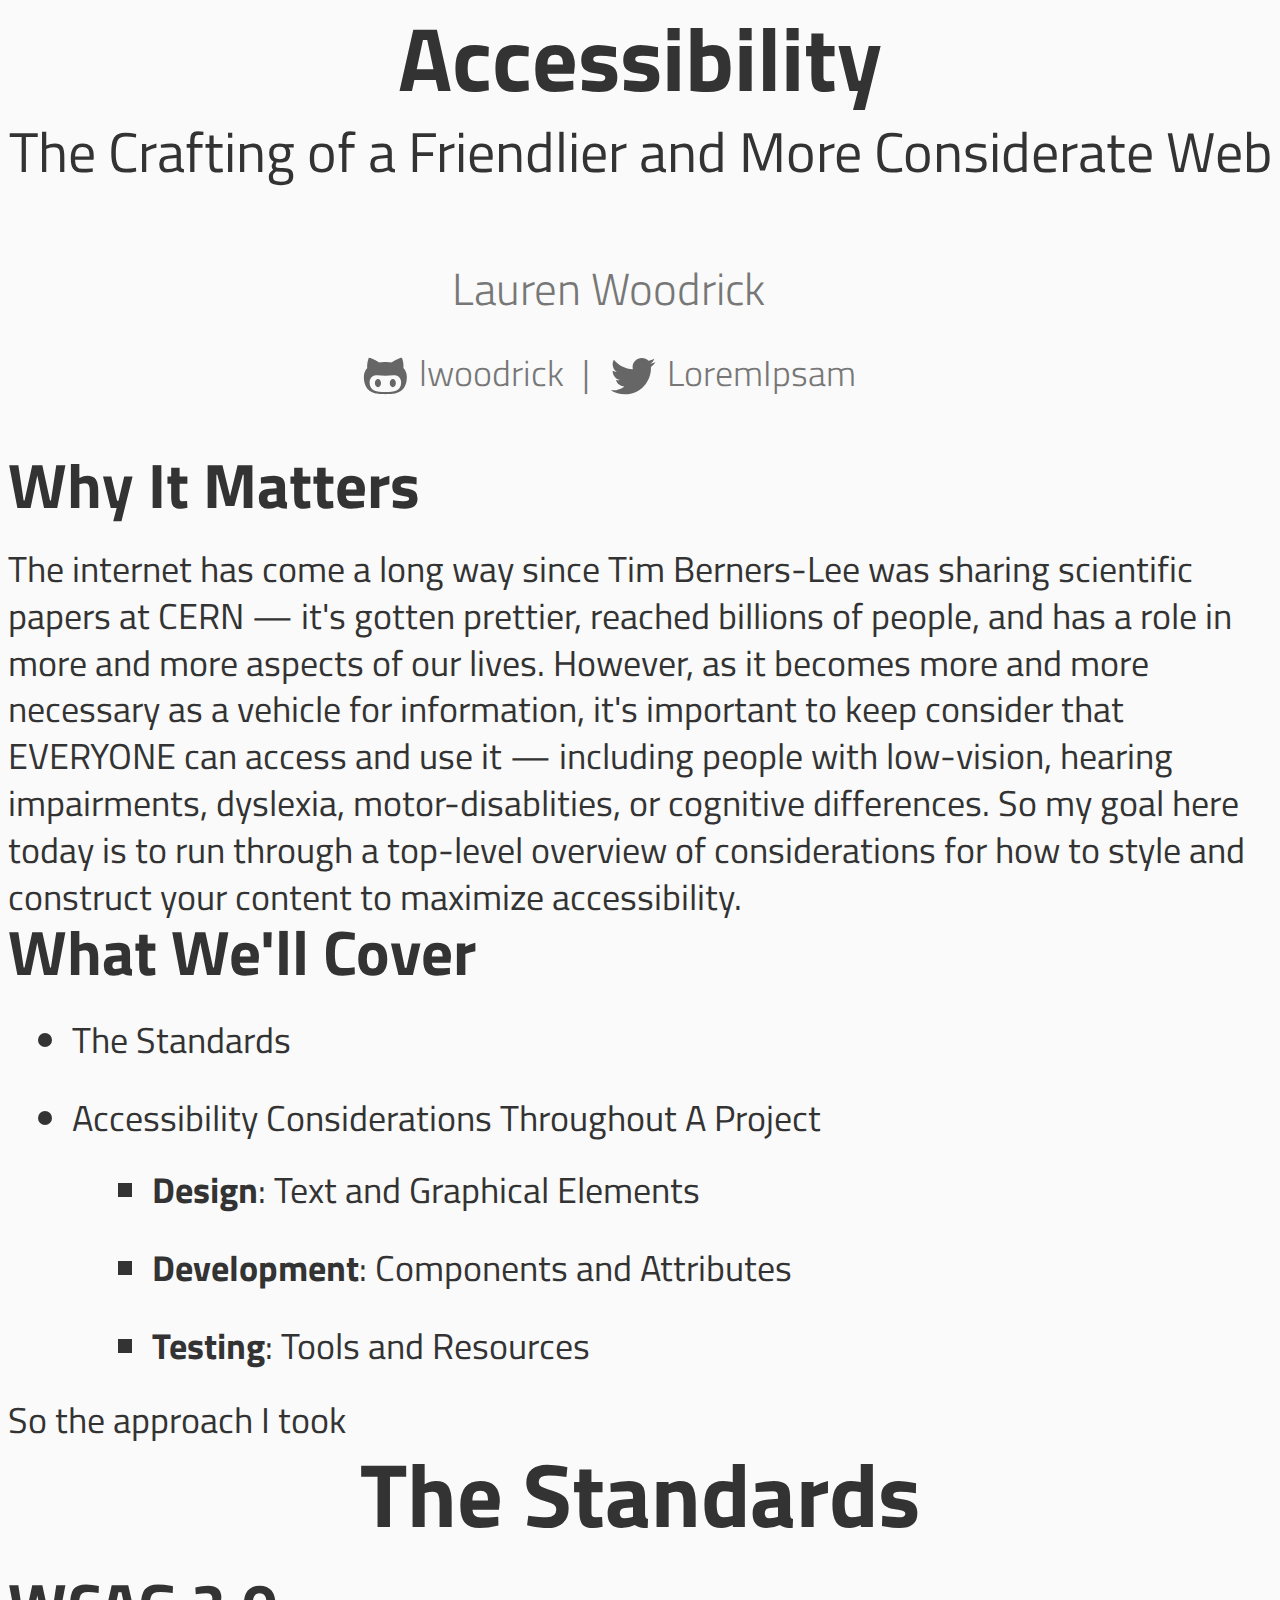
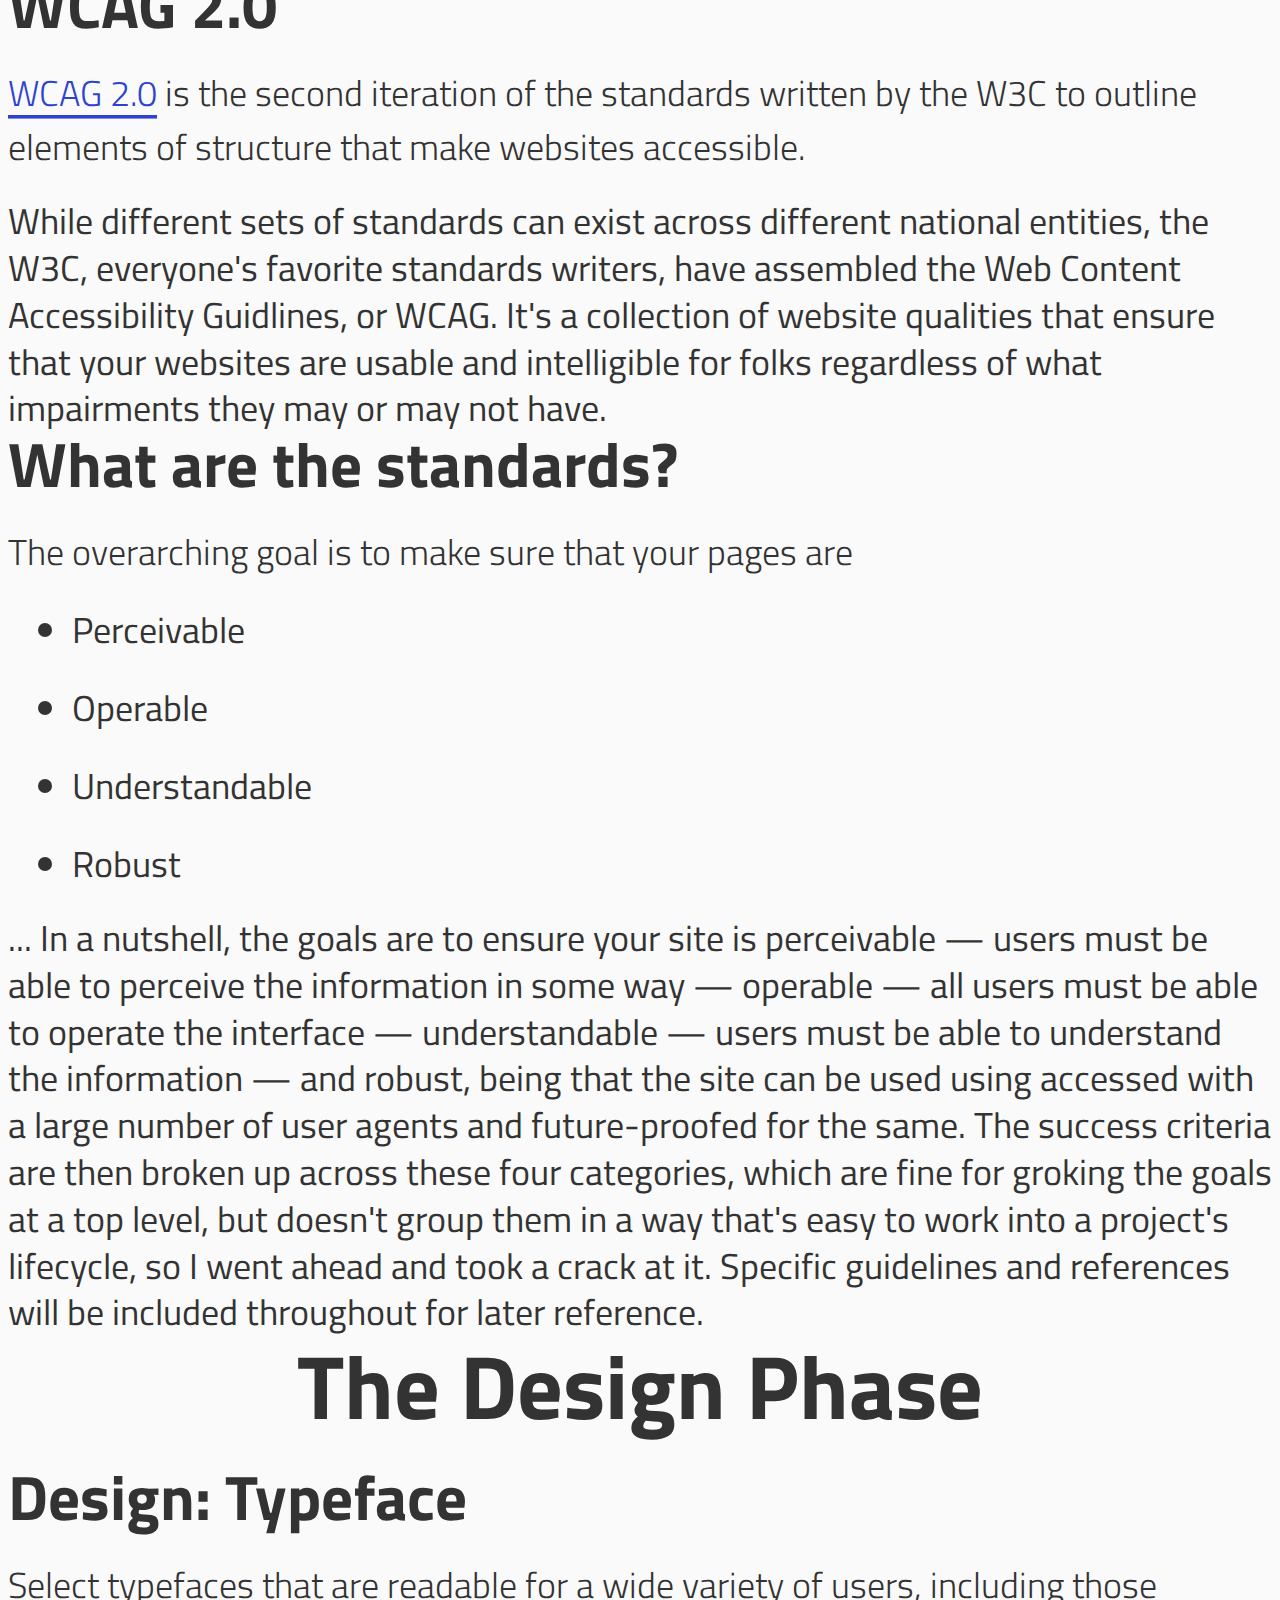
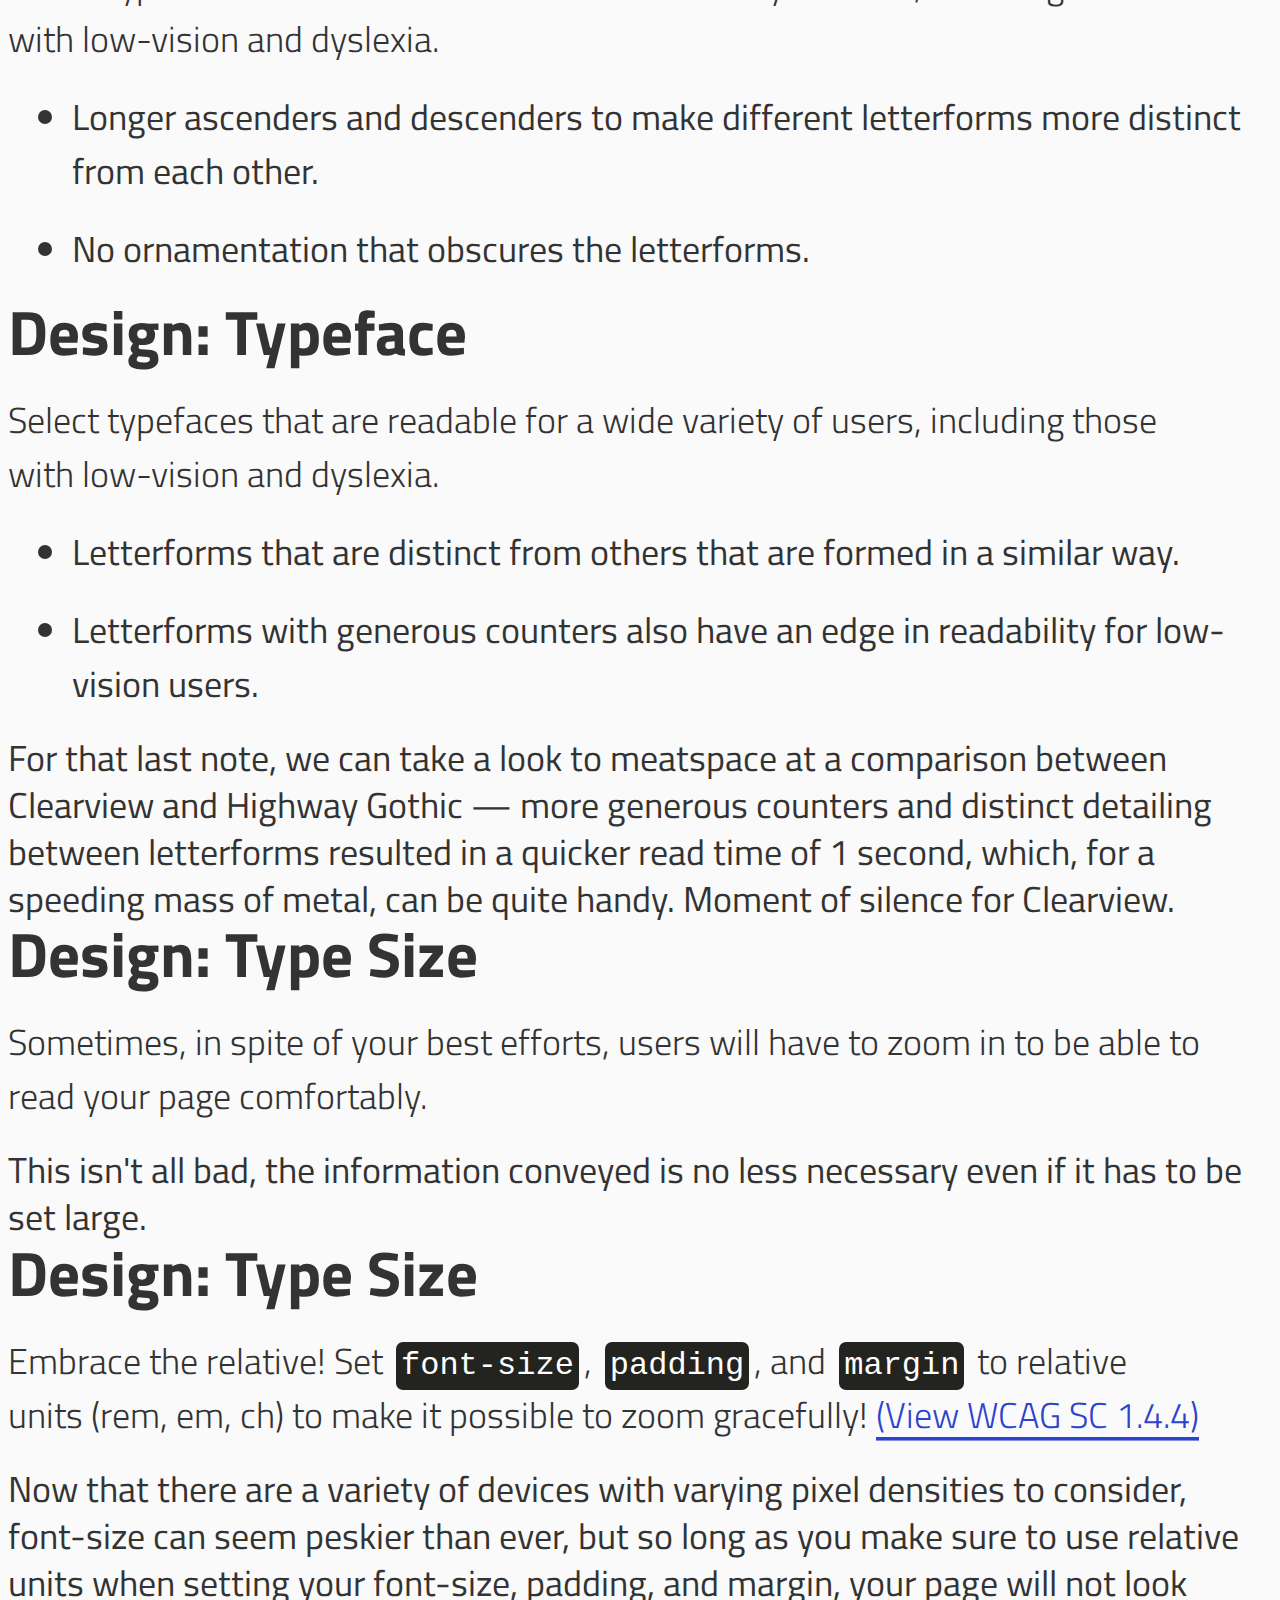
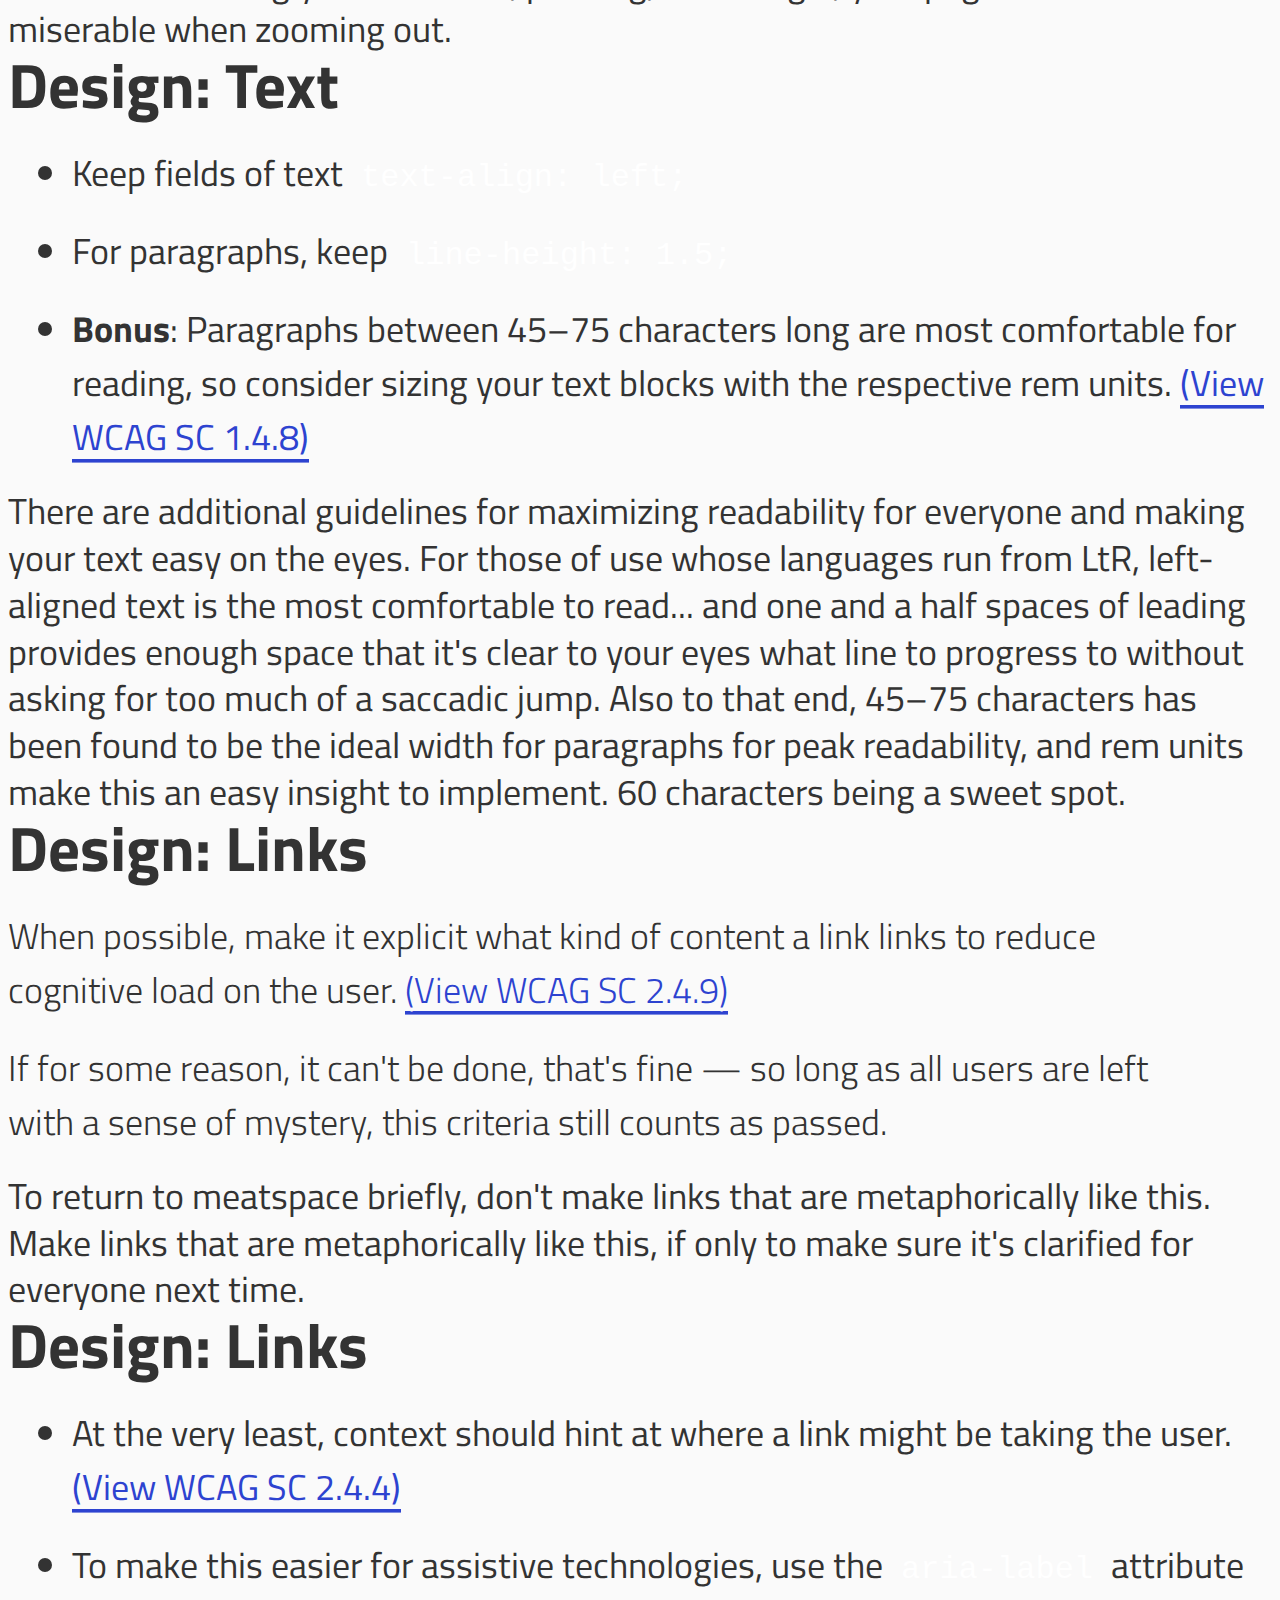
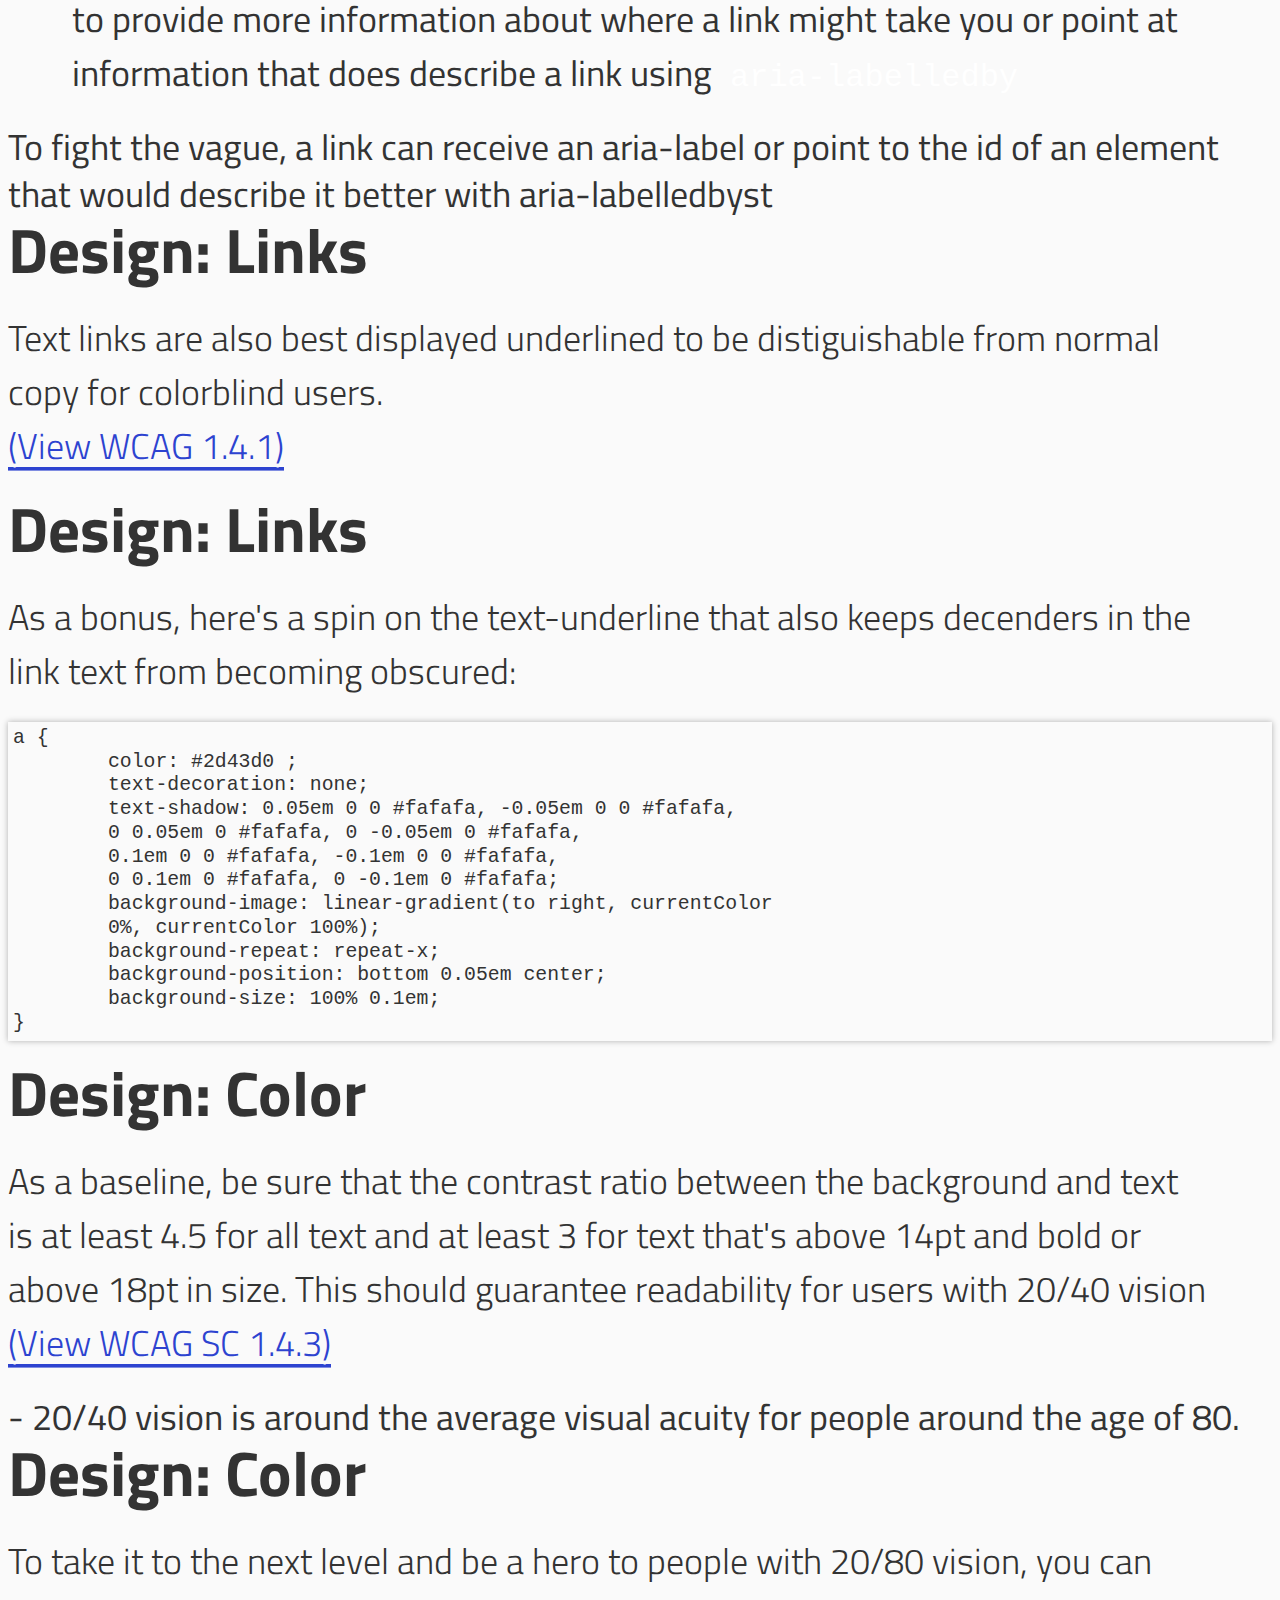
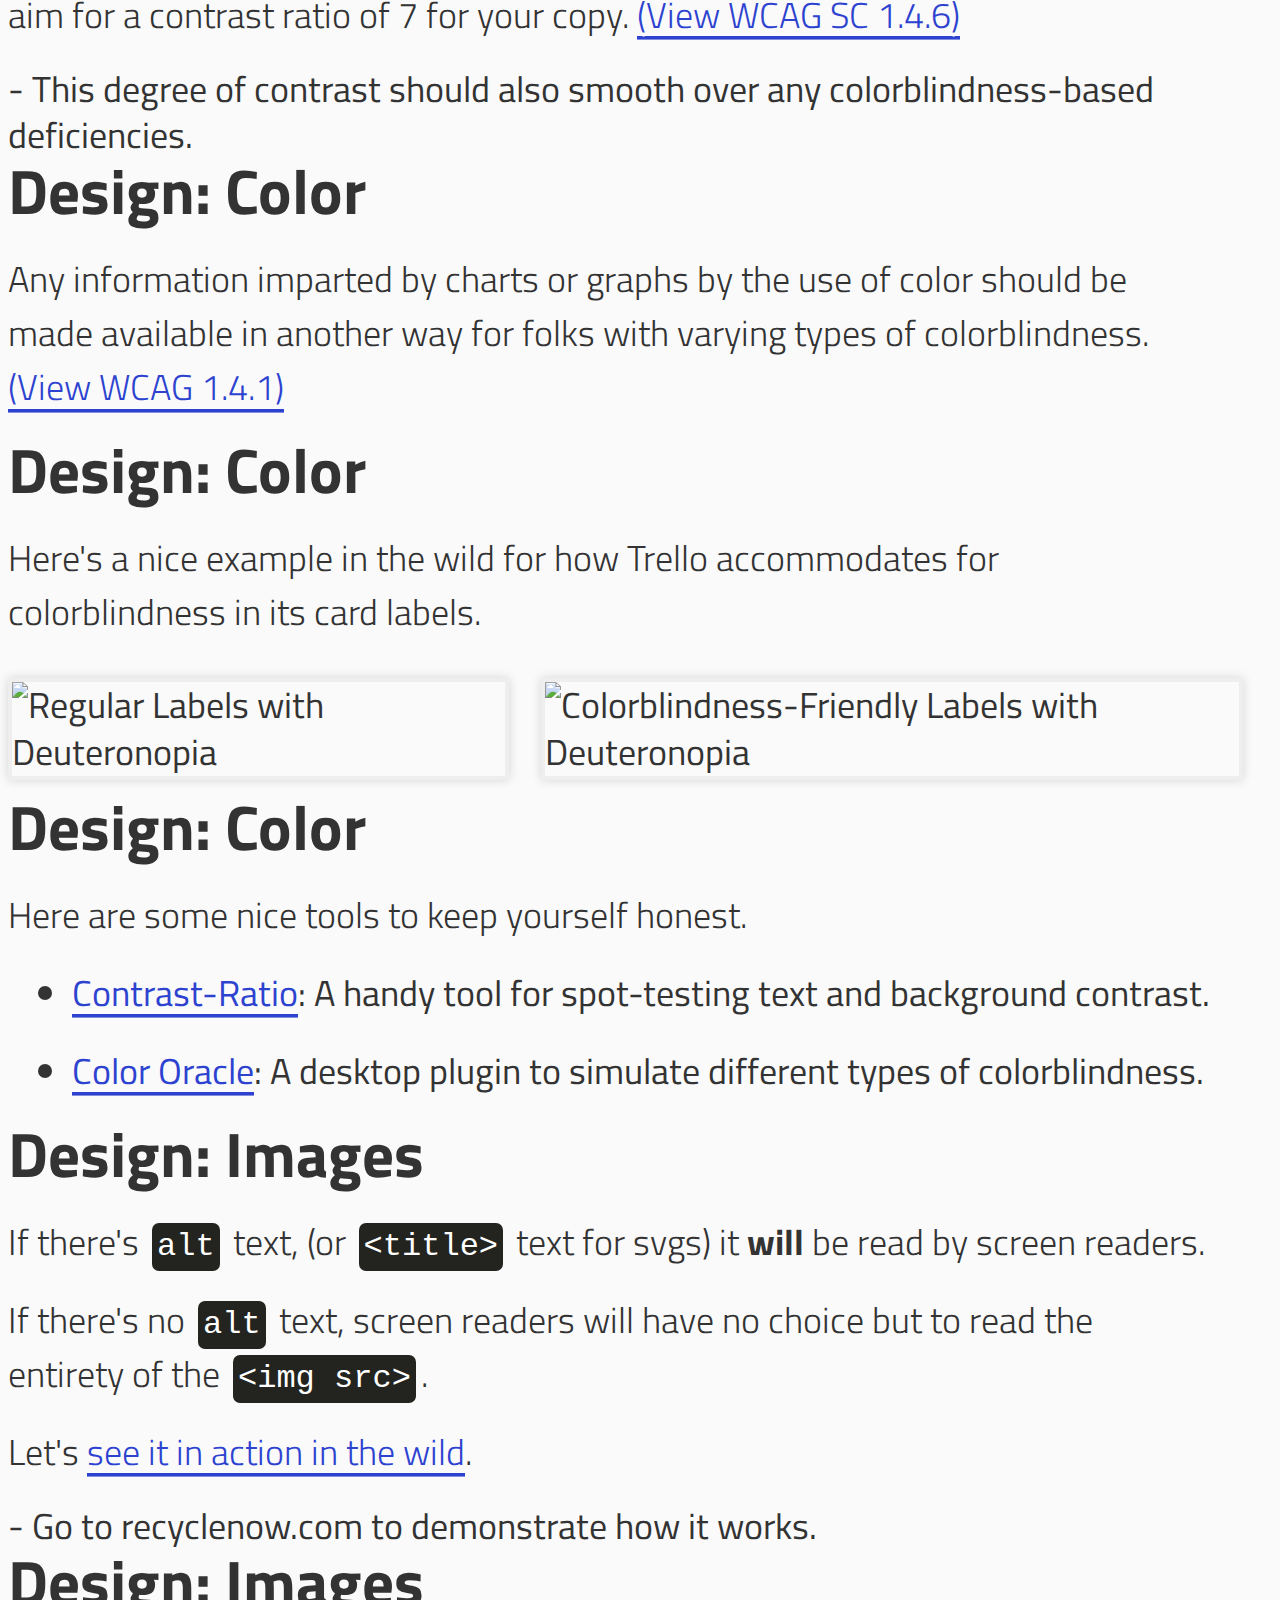
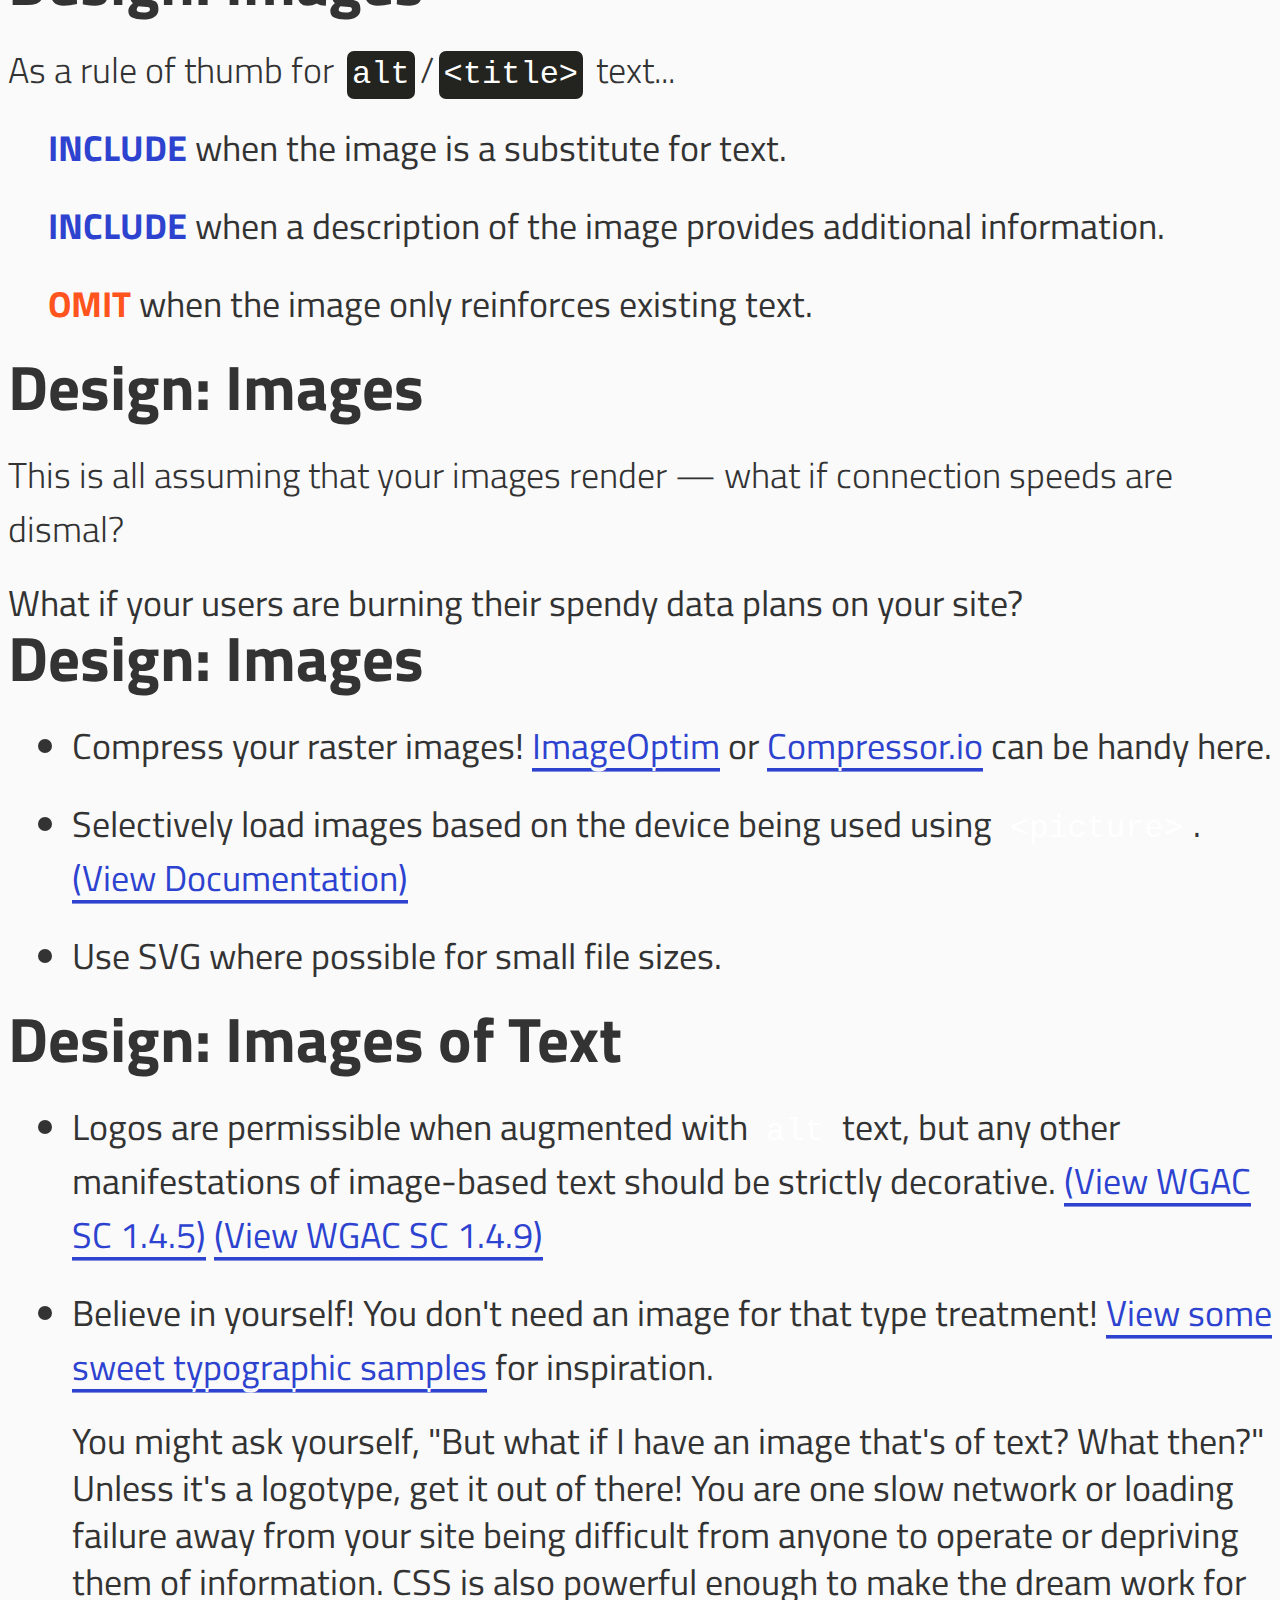
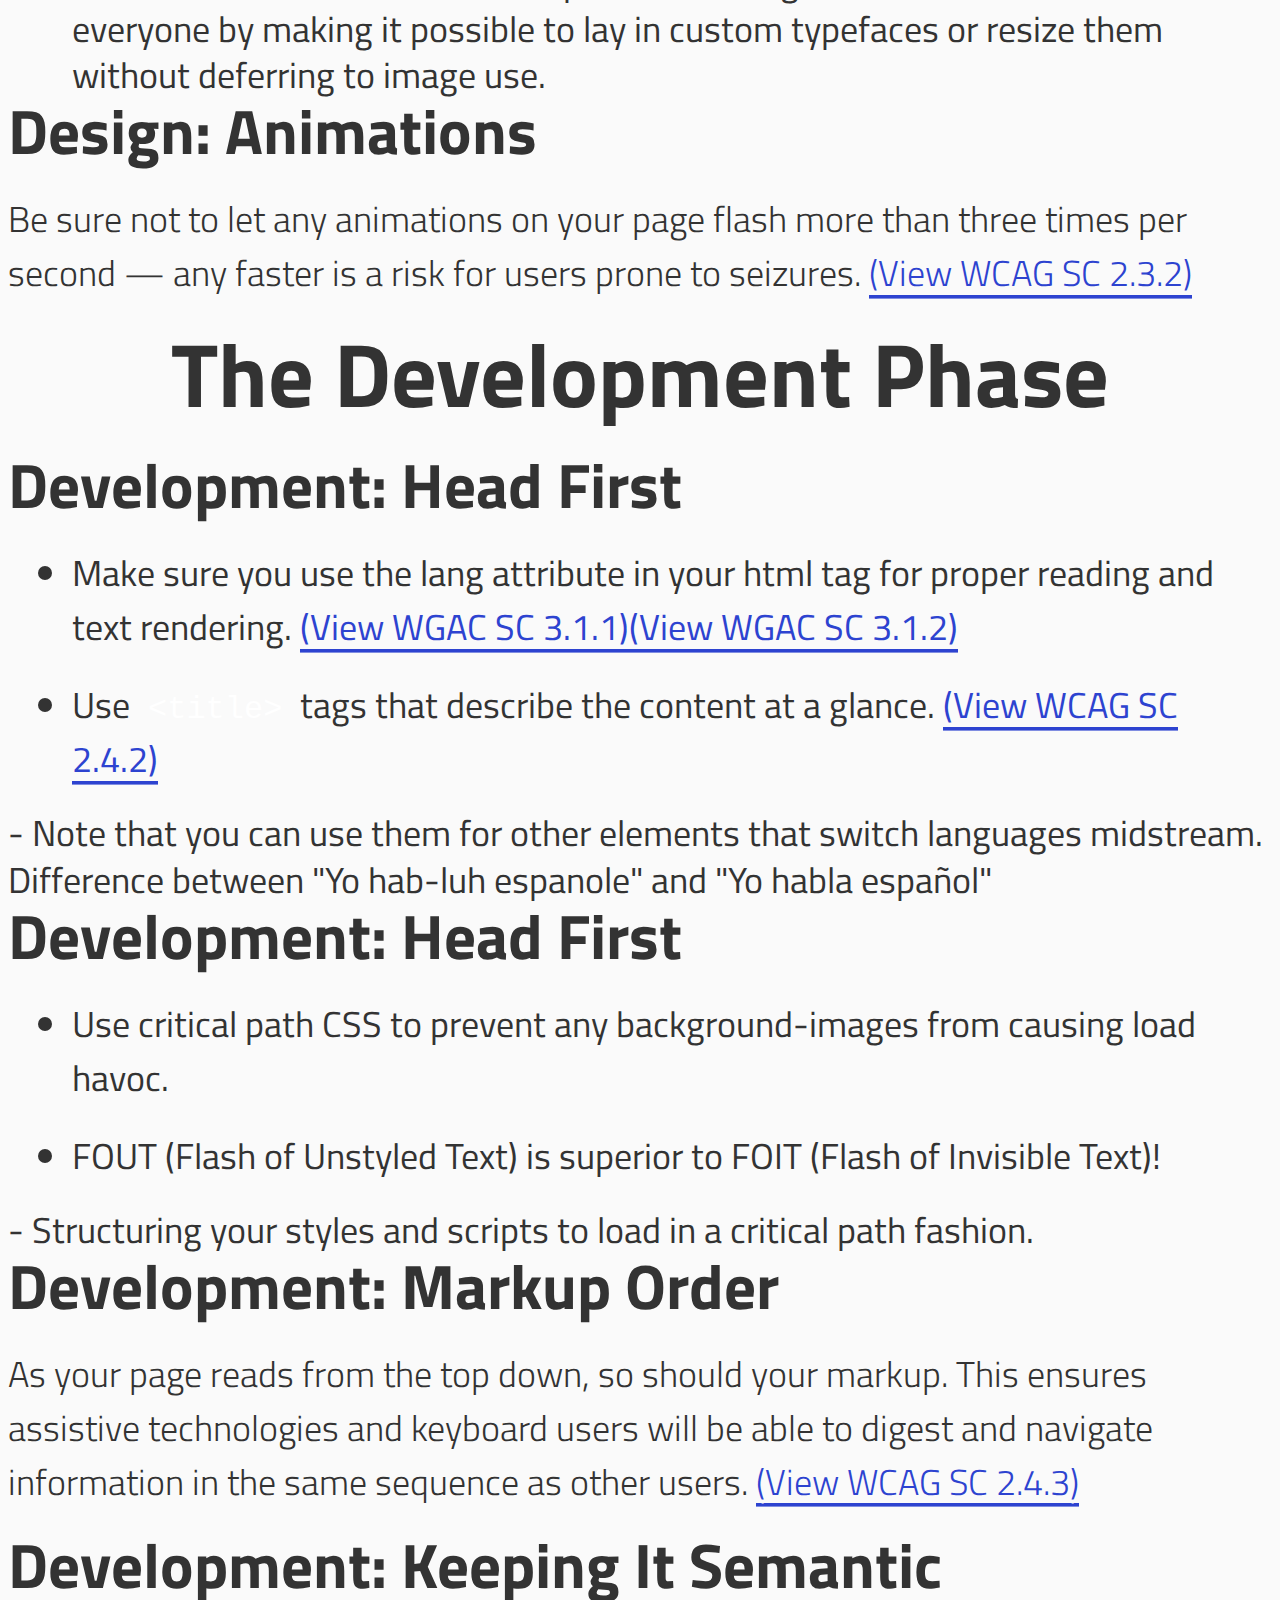
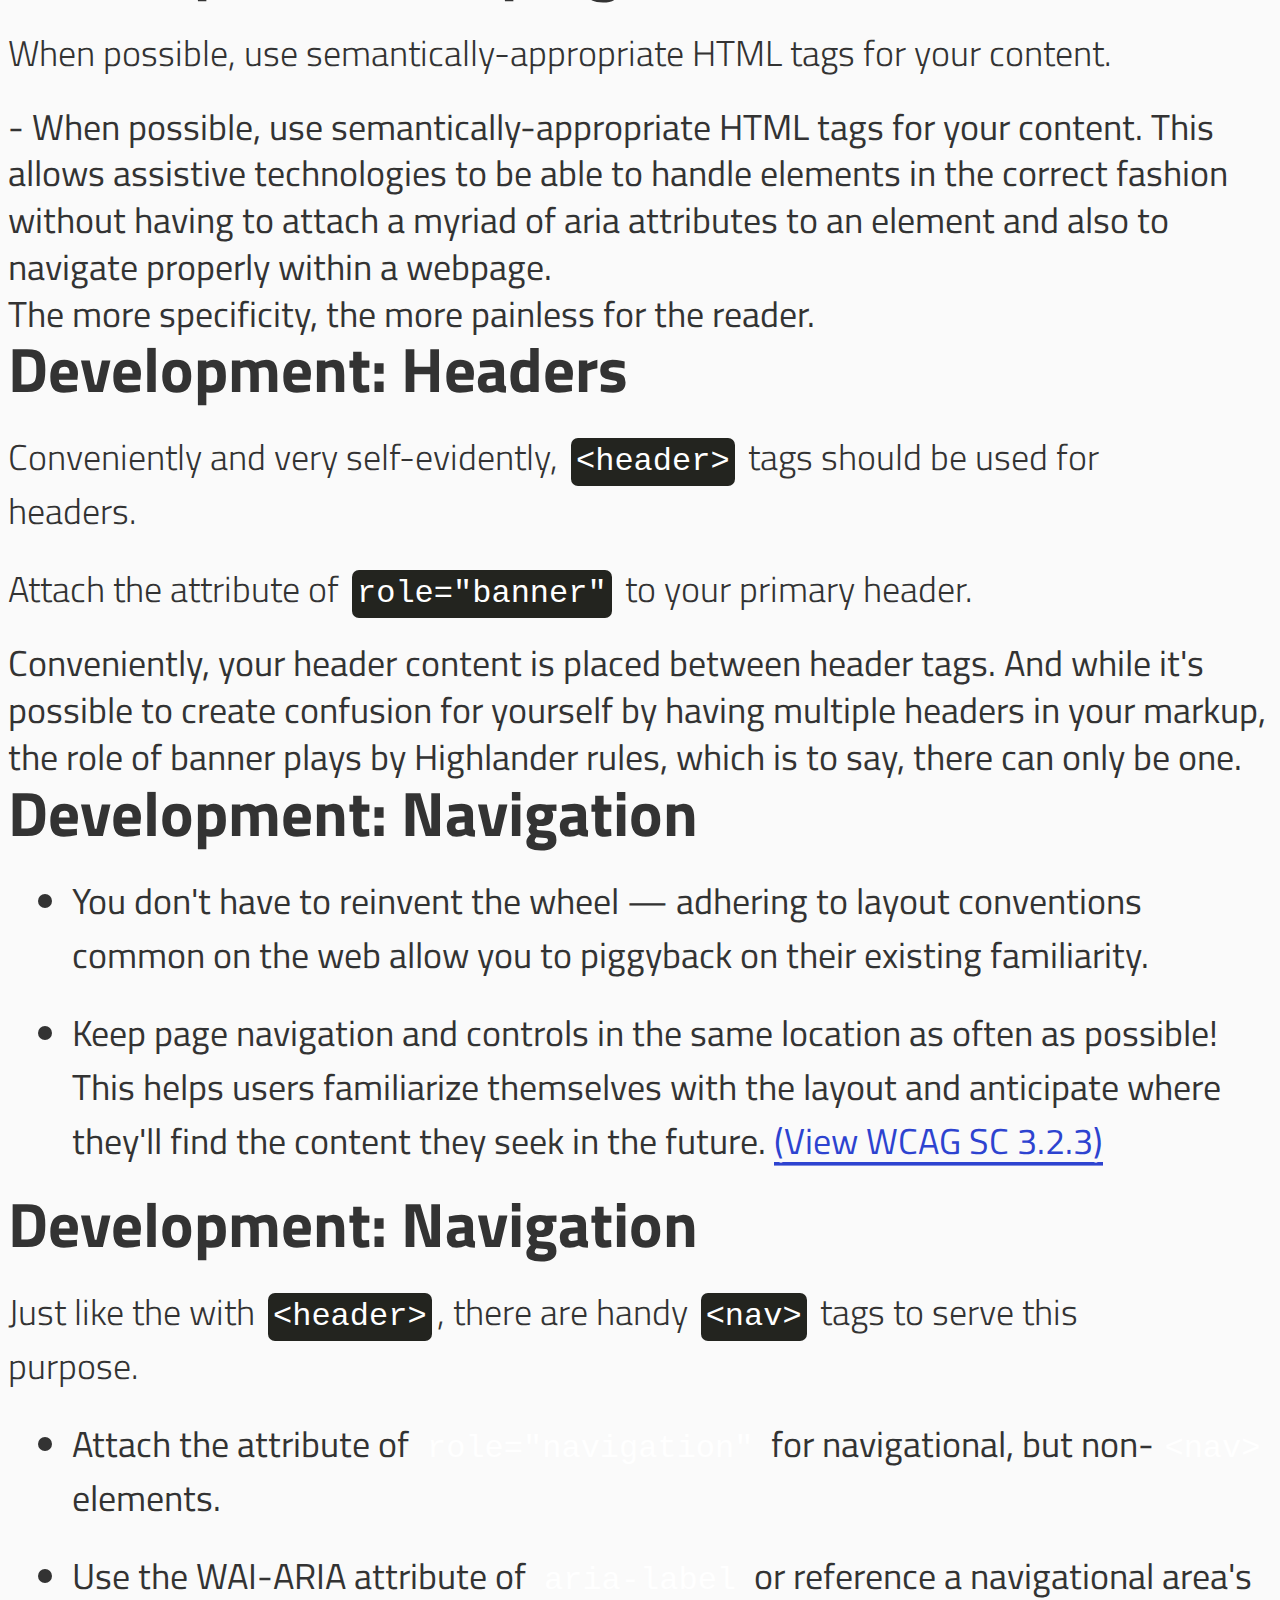
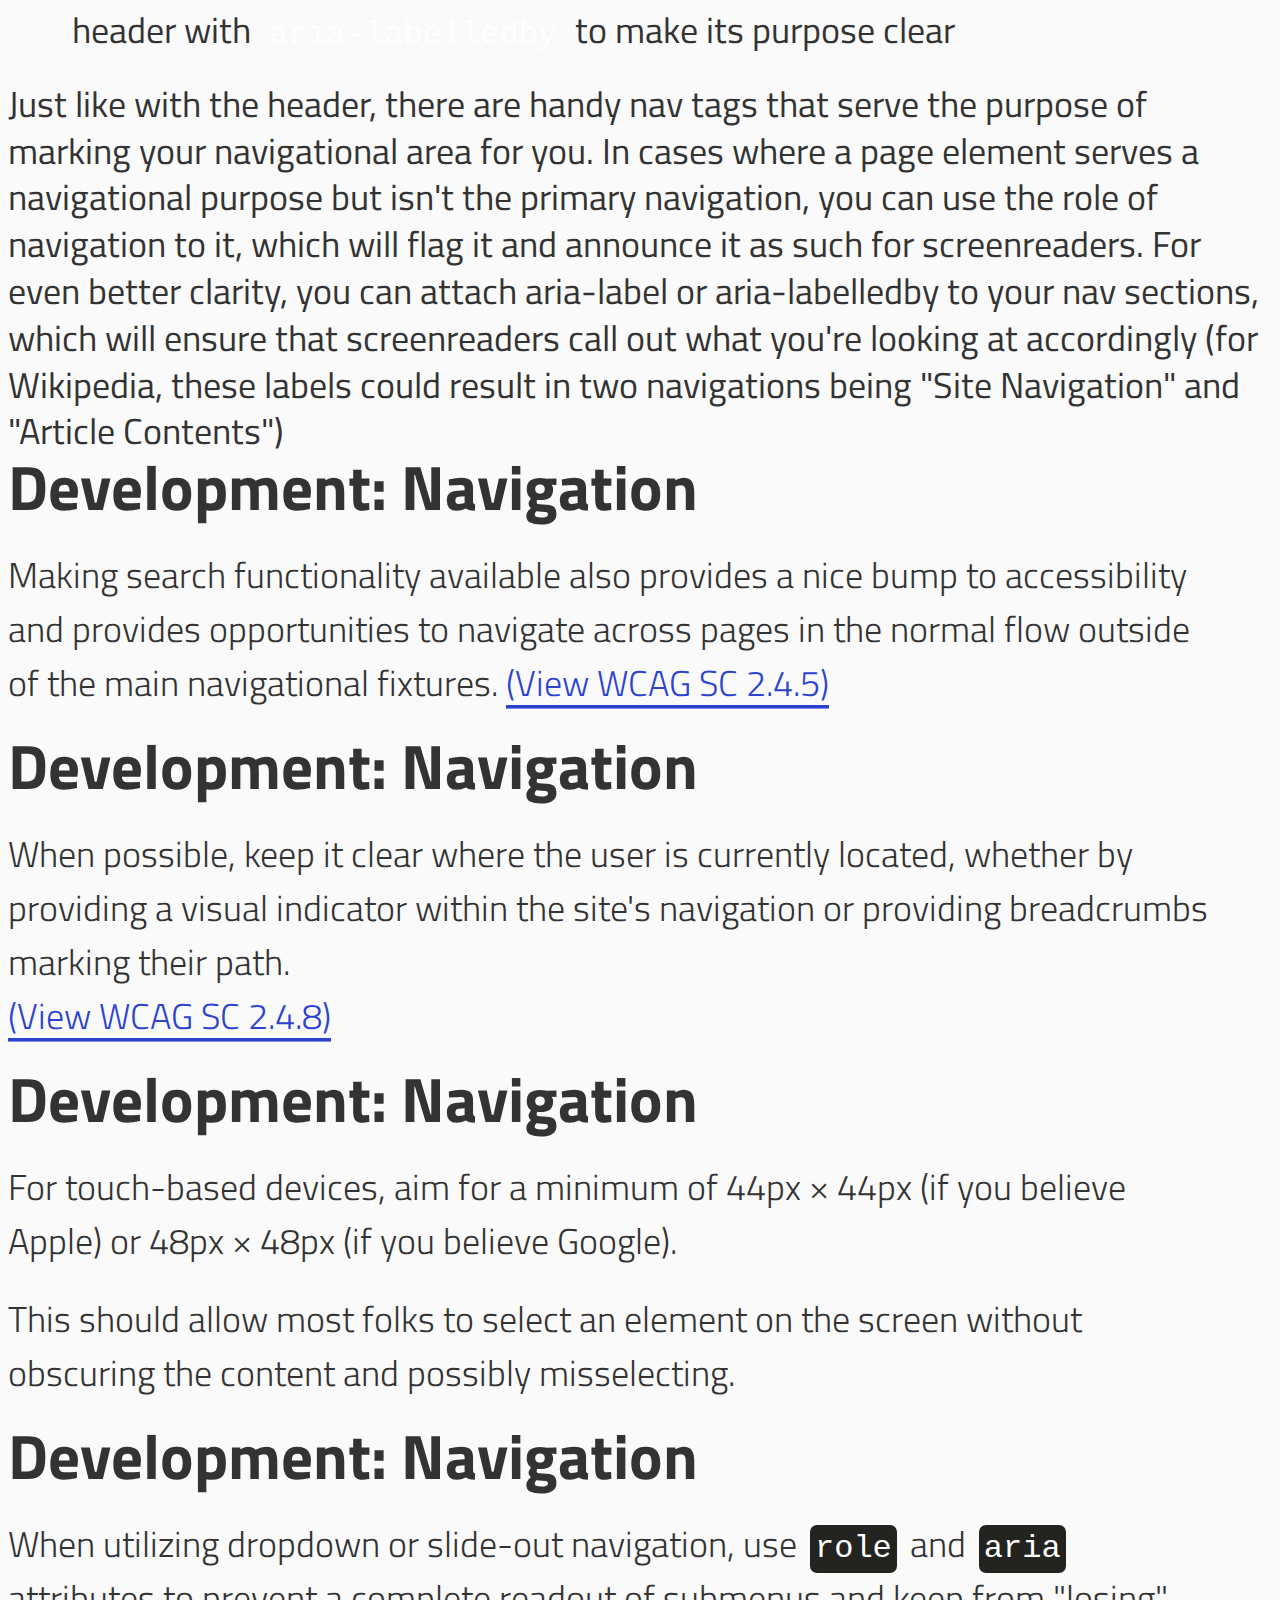
==== index.html @ 700bfef7 "Fix minor cosmetic issues." ====
<!doctype html>
<html>
	<head>
		<meta charset="utf-8">
		<meta name="viewport" content="width=device-width, initial-scale=1.0, maximum-scale=1.0, user-scalable=no">

		<title>Accessibility: Tips and Tricks for a Friendlier Web</title>

		<link rel="stylesheet" href="css/reveal.css">
		<link rel="stylesheet" href="css/theme/lauren.css">

		<!-- Theme used for syntax highlighting of code -->
		<link rel="stylesheet" href="lib/css/monokai-sublime.css">

		<!-- Font Action -->

		<link href="https://fonts.googleapis.com/css?family=Titillium+Web" rel="stylesheet">

		<!-- Printing and PDF exports -->
		<script>
			var link = document.createElement( 'link' );
			link.rel = 'stylesheet';
			link.type = 'text/css';
			link.href = window.location.search.match( /print-pdf/gi ) ? 'css/print/pdf.css' : 'css/print/paper.css';
			document.getElementsByTagName( 'head' )[0].appendChild( link );
		</script>
	</head>
	<body>
		<div class="reveal">
			<div class="slides">
<!-- SLIDE 1: Opening Slide -->
				<section>
					<h1>Accessibility <span class="small">The Crafting of a Friendlier and More Considerate Web</span></h1>
					<div class="speaker-block">
						<p style="text-align: center; margin-top: 4.5rem; font-size: 1.25em">Lauren Woodrick</p>
						<p style="text-align: center; overflow: hidden;">
							<span style="overflow: hidden; display: inline-block;">
								<span style="width: 50px; display: block; float: left; padding-top: 0.125em; margin-right: 0.25em;">
									<svg xmlns="http://www.w3.org/2000/svg" style="width:100%" viewBox="0 0 100 100"><path fill="#666" d="M93.7 52.1c0 33.7-27.8 34-35 34-1.5 0-4.7.2-8 .2s-6.5-.2-8-.2c-7.1 0-35-.4-35-34 0-7.7 2.6-13.5 6.9-18.1-.6-1.7-.6-11.4 3-20.6 0 0 8.6.9 21.3 9.7 2.8-.7 7.3-1.1 11.8-1.1s9.2.4 11.8 1.1c12.9-8.8 21.3-9.7 21.3-9.7 3.7 9.2 3.5 18.9 3 20.6 4.3 4.6 6.9 10.4 6.9 18.1zM82.3 62.9c0-4.1-1.5-8-5-11.2-5.6-5.2-15.3-2.4-26.4-2.4h-.4c-11 0-20.6-2.8-26.4 2.4-3.6 3.2-4.9 7.1-4.9 11.2C19.3 79.9 33 82 50.6 82h.4c17.5 0 31.3-2.1 31.3-19.1zM42 64.2c0 4.7-2.6 8.4-6 8.4s-6.2-3.7-6.2-8.4 2.8-8.4 6.2-8.4c3.3 0 6 3.7 6 8.4zm29.7 0c0 4.7-2.6 8.4-6 8.4s-6.2-3.7-6.2-8.4 2.8-8.4 6.2-8.4c3.4 0 6 3.7 6 8.4z"/></svg>
								</span> <span style="display: block; float: left;">lwoodrick</span> <span style="display: block; float: left; margin-left: 0.5em; margin-right: 0.5em;">|</span>
								<span style="width: 50px; display: block; float: left; padding-top: 0.125em; margin-right: 0.25em;">
									<svg xmlns="http://www.w3.org/2000/svg" viewBox="0 0 100 100"><path fill="#666" d="M85.9 32.2v2.3c0 24.3-18.5 52.2-52.2 52.2-10.5 0-20-2.9-28.2-8.2 1.4.2 2.9.2 4.5.2 8.6 0 16.5-2.9 22.8-7.8-8-.2-14.8-5.4-17.1-12.8 1 .4 2.1.4 3.3.4 1.8 0 3.3-.2 4.9-.6-8.4-1.8-14.6-9.2-14.6-18.1v-.2c2.3 1.4 5.3 2.1 8.2 2.3-4.9-3.3-8.2-9-8.2-15.4 0-3.3 1-6.4 2.5-9.1 9.2 11.1 22.6 18.5 38 19.1-.4-1.2-.6-2.7-.6-4.1 0-10.1 8.2-18.3 18.5-18.3 5.3 0 9.9 2.1 13.2 5.6 4.3-.8 8.2-2.3 11.7-4.3-1.4 4.3-4.3 7.8-8 10.1 3.7-.6 7.2-1.6 10.5-2.9-2.5 3.8-5.6 6.9-9.2 9.6z"/></svg>
								</span> <span style="display: block; float: left;">LoremIpsam</span>
							</span>
						</p>
					</div>
				</section>
<!-- SLIDE 2: Opening Statement -->
				<section>
					<h2>Why It Matters</h2>
					<aside class="notes">
						The internet has come a long way since Tim Berners-Lee was sharing scientific papers at CERN —
						it's gotten prettier, reached billions of people, and has a role in more and more aspects of our lives.
						However, as it becomes more and more necessary as a vehicle for information, it's important to keep
						consider that EVERYONE can access and use it — including people with low-vision, hearing impairments,
						dyslexia, motor-disablities, or cognitive differences. So my goal here today is to run through a top-level
						overview of considerations for how to style and construct your content to maximize accessibility.
					</aside>
				</section>
<!-- SLIDE 3: Sequence of topics -->
				<section>
					<h2>What We'll Cover</h2>
					<ul>
						<li>The Standards</li>
						<li>Accessibility Considerations Throughout A Project
							<ul style="margin-top: 0.5em;">
								<li><strong>Design</strong>: Text and Graphical Elements</li>
								<li><strong>Development</strong>: Components and Attributes</li>
								<li><strong>Testing</strong>: Tools and Resources</li>
							</ul>
						</li>
					</ul>
					<aside class="notes">
						So the approach I took
					</aside>
				</section>
<!-- SLIDE 4: SECTION START: WCAG 2.0 -->
				<section>
					<h1>The Standards</h1>
				</section>
<!-- SLIDE 5: About WCAG 2.0 -->
<section>
	<h2>WCAG 2.0</h2>
	<p><a href="https://www.w3.org/TR/WCAG20/" target="_blank">WCAG 2.0</a> is the second iteration of the standards written by the W3C to
		 outline elements of structure that make websites accessible.
	</p>
	<aside class="notes">
		While different sets of standards can exist across different national entities,
		the W3C, everyone's favorite standards writers, have assembled the Web Content
		Accessibility Guidlines, or WCAG. It's a collection of website qualities that
		ensure that your websites are usable and intelligible for folks regardless of
		what impairments they may or may not have.
	</aside>
</section>
<!-- SLIDE 6: What are the Standards? -->
				<section>
					<h2>What are the standards?</h2>
					<p>The overarching goal is to make sure that your pages are</p>
					<ul style="width: 100%;">
						<li>Perceivable</li>
						<li>Operable</li>
						<li>Understandable</li>
						<li>Robust</li>
					</ul>

					<aside class="notes">
						...
						In a nutshell, the goals are to ensure your site is perceivable —
						users must be able to perceive the information in some way — operable
						— all users must be able to operate the interface — understandable —
						users must be able to understand the information — and robust, being
						that the site can be used using accessed with a large number of user
						agents and future-proofed for the same.

						The success criteria are then broken up across these four categories,
						which are fine for groking the goals at a top level, but doesn't group
						them in a way that's easy to work into a project's lifecycle, so I went ahead and
						took a crack at it. Specific guidelines and references will be included throughout
						for later reference.
					</aside>
				</section>

<!-- SLIDE 8: DESIGN PHASE -->
				<section>
					<h1>The Design Phase</h1>
					<aside class="notes">
						<!-- TODO: A little bit of a transition into the design section -->
					</aside>
				</section>
<!-- SLIDE 10: DESIGN PHASE: Typography: Leading, Spacing, Size -->
			<section>
				<h2>Design: Typeface</h2>
				<p>Select typefaces that are readable for a wide variety of users, including those with low-vision and dyslexia.</p>
				<ul>
					<li>Longer ascenders and descenders to make different letterforms more distinct from each other.</li>
					<li>No ornamentation that obscures the letterforms.</li>
				</ul>
			</section>
			<section>
				<h2>Design: Typeface</h2>
				<p>Select typefaces that are readable for a wide variety of users, including those with low-vision and dyslexia.</p>
				<ul>
					<li>Letterforms that are distinct from others that are formed in a similar way.</li>
					<li>Letterforms with generous counters also have an edge in readability for low-vision users.</li>
				</ul>
			</section>
			<section data-background="assets/images/highway_legibility.jpeg">
				<aside class="notes">
					For that last note, we can take a look to meatspace at a comparison between Clearview and Highway Gothic — more generous counters and distinct detailing between letterforms resulted in a quicker read time of 1 second, which, for a speeding mass of metal, can be quite handy. Moment of silence for Clearview.
				</aside>
			</section>
			<section>
				<h2>Design: Type Size</h2>
				<p>Sometimes, in spite of your best efforts, users will have to zoom in to be able to read your page comfortably.
				</p>
			</section>
			<section data-background="assets/images/eyetest.jpg">
				<aside class="notes">
					This isn't all bad, the information conveyed is no less necessary even if it has to be set large.
				</aside>
			</section>
			<section>
				<h2>Design: Type Size</h2>
				<p>
					Embrace the relative! Set <code class="hljs">font-size</code>, <code class="hljs">padding</code>, and <code class="hljs">margin</code> to relative
					units (rem, em, ch) to make it possible to zoom gracefully!
					 <a href="https://www.w3.org/TR/UNDERSTANDING-WCAG20/visual-audio-contrast-scale.html" target="_blank">(View WCAG SC 1.4.4)</a>
				</p>
				<aside class="notes">
					<!-- TODO: Add copy, notes -->
					Now that there are a variety of devices with varying pixel densities to
					consider, font-size can seem peskier than ever, but so long as you make
					sure to use relative units when setting your font-size, padding, and margin,
					your page will not look miserable when zooming out.
				</aside>
			</section>

			<section>
				<h2>Design: Text</h2>
				<ul>
					<li>Keep fields of text <code class="hljs">text-align: left;</code></li>
					<li>For paragraphs, keep <code class="hljs">line-height: 1.5;</code></li>
					<li><strong>Bonus</strong>: Paragraphs between 45–75 characters long are most comfortable for reading, so consider sizing your text blocks with the respective rem units. <a href="https://www.w3.org/TR/UNDERSTANDING-WCAG20/visual-audio-contrast-visual-presentation.html">(View WCAG SC 1.4.8)</a></li>
				</ul>
				<aside class="notes">
					There are additional guidelines for maximizing readability for everyone and making your text easy on the eyes. For those of use whose languages run from LtR, left-aligned text is the most comfortable to read... and one and a half spaces of leading provides enough space that it's clear to your eyes what line to progress to without asking for too much of a saccadic jump. Also to that end, 45–75 characters has been found to be the ideal width for paragraphs for peak readability, and rem units make this an easy insight to implement. 60 characters being a sweet spot.
				</aside>
			</section>
			<section>
				<h2>Design: Links</h2>
				<p>When possible, make it explicit what kind of content a link links to reduce cognitive load on the user. <a href="https://www.w3.org/TR/UNDERSTANDING-WCAG20/navigation-mechanisms-link.html" target="_blank">(View WCAG SC 2.4.9)</a></p>
				<p  >If for some reason, it can't be done, that's fine &mdash; so long as all users are left with a sense of mystery, this criteria still counts as passed.</p>
			</section>
			<section data-background="assets/images/inaccessible-to-some.jpg" data-background-size="auto 90vh">
				<aside class="notes">
					To return to meatspace briefly, don't make links that are metaphorically like this.
				</aside>
			</section>
			<section data-background="assets/images/inaccessible-to-all.jpg" data-background-size="50vw auto">
				<aside class="notes">
					Make links that are metaphorically like this, if only to make sure it's clarified for everyone next time.
				</aside>
			</section>
			<section>
				<h2>Design: Links</h2>
				<ul>
					<li>At the very least, context should hint at where a link might be taking the user. <a href="https://www.w3.org/TR/UNDERSTANDING-WCAG20/navigation-mechanisms-refs.html" target="_blank">(View WCAG SC 2.4.4)</a></li>
					<li>To make this easier for assistive technologies, use the <code class="hljs">aria-label</code> attribute to provide more information about where a link might take you or point at information that does describe a link using <code class="hljs">aria-labelledby</code></li>
				</ul>
				<aside class="notes">
					To fight the vague, a link can receive an aria-label or point to the id of an element that would describe it better with aria-labelledbyst
				</aside>
			</section>
			<section>
				<h2>Design: Links</h2>
				<p>Text links are also best displayed underlined to be distiguishable from normal copy for colorblind users.<br> <a href="https://www.w3.org/TR/UNDERSTANDING-WCAG20/visual-audio-contrast-without-color.html" target="_blank">(View WCAG 1.4.1)</a></p>
			</section>
			<section>
				<h2>Design: Links</h2>
				<p>As a bonus, here's a spin on the text-underline that also keeps decenders in the link text from becoming obscured:</p>
				<pre><code class="css">a {
	color: #2d43d0 ;
	text-decoration: none;
	text-shadow: 0.05em 0 0 #fafafa, -0.05em 0 0 #fafafa,
	0 0.05em 0 #fafafa, 0 -0.05em 0 #fafafa,
	0.1em 0 0 #fafafa, -0.1em 0 0 #fafafa,
	0 0.1em 0 #fafafa, 0 -0.1em 0 #fafafa;
	background-image: linear-gradient(to right, currentColor
	0%, currentColor 100%);
	background-repeat: repeat-x;
	background-position: bottom 0.05em center;
	background-size: 100% 0.1em;
}</code></pre>
			</section>
<!-- SLIDE 11: DESIGN PHASE: Color -->
			<section>
				<h2>Design: Color</h2>
				<p>
					As a baseline, be sure that the contrast ratio between the
					background and text is at least 4.5 for all text and at least 3 for text
					that's above 14pt and bold or above 18pt in size. This should guarantee readability for users with 20/40 vision <a href="https://www.w3.org/TR/UNDERSTANDING-WCAG20/visual-audio-contrast-contrast.html" target="_blank">(View WCAG SC 1.4.3)</a>
				</p>
				<aside class="notes">
					- 20/40 vision is around the average visual acuity for people around the age of 80.
				</aside>
			</section>
			<section>
				<h2>Design: Color</h2>
				<p>
					To take it to the next level and be a hero to people with 20/80 vision, you can aim for a contrast ratio of 7 for your copy. <a href="https://www.w3.org/TR/UNDERSTANDING-WCAG20/visual-audio-contrast7.html" target="blank">(View WCAG SC 1.4.6)</a>
				</p>
				<aside class="notes">
					- This degree of contrast should also smooth over any colorblindness-based deficiencies.
				</aside>
			</section>
			<section>
				<h2>Design: Color</h2>
				<p>Any information imparted by charts or graphs by the use of color should be made available in another way for folks with varying types of colorblindness. <a href="https://www.w3.org/TR/UNDERSTANDING-WCAG20/visual-audio-contrast-without-color.html"  target="_blank">(View WCAG 1.4.1)</a>
				</p>
			</section>
			<section>
				<h2>Design: Color</h2>
				<p>Here's a nice example in the wild for how Trello accommodates for colorblindness in its card labels.</p>
				<div style="display: flex;">
					<div>
					<img style="max-height: 380px; margin-right: 2rem" src="assets/images/trello_colorblindoff.png" alt="Regular Labels with Deuteronopia">
					</div>
					<div>
					<img style="max-height: 380px;" src="assets/images/trello_colorblindon.png" alt="Colorblindness-Friendly Labels with Deuteronopia">
					</div>
				</div>
			</section>
			<section>
				<h2>Design: Color</h2>
				<p>Here are some nice tools to keep yourself honest.</p>
				<ul>
					<li><a href="http://leaverou.github.io/contrast-ratio/" target="_blank">Contrast-Ratio</a>: A handy tool for spot-testing text and background contrast.</li>
					<li><a href="http://www.colororacle.org/" target="_blank">Color Oracle</a>: A desktop plugin to simulate different types of colorblindness.</li>
				</ul>
			</section>
<!-- SLIDE 12: DESIGN PHASE: Images: Raster Images -->
			<section>
				<h2>Design: Images <!-- Alt Text --></h2>
				<p>If there's <code class="hljs">alt</code> text, (or <code class="hljs">&lt;title&gt;</code> text for svgs) it <b>will</b> be read by screen readers.</p>
				<p>If there's no <code class="hljs">alt</code> text, screen readers will have no choice but to read the entirety of the <code class="hljs">&lt;img src&gt;</code>.</p>
				<p>Let's <a href="http://recyclenow.com" target="_blank">see it in action in the wild</a>.</p>
				<aside class="notes">
					- Go to recyclenow.com to demonstrate how it works.
				</aside>
			</section>
			<section>
				<h2>Design: Images <!-- Alt Text --></h2>
				<p>As a rule of thumb for <code class="hljs">alt</code>/<code class="hljs">&lt;title&gt;</code> text...</p>
				<ul style="list-style-type: none; margin-left: 0;">
					<li><b class="blue">INCLUDE</b> when the image is a substitute for text.</li>
					<li><b class="blue">INCLUDE</b> when a description of the image provides additional information.</li>
					<li><b class="red">OMIT</b> when the image only reinforces existing text.</li>
				</ul>
			</section>
			<section>
				<h2>Design: Images <!-- Optimization --></h2>
				<p>This is all assuming that your images render &mdash; what if connection speeds are dismal?</p>
			</section>
			<section data-background="assets/images/burningmoney.gif">
				<aside class="notes">
					What if your users are burning their spendy data plans on your site?
				</aside>
			</section>
			<section>
				<h2>Design: Images <!-- Optimization --></h2>
				<ul>
					<li>Compress your raster images! <a href="https://imageoptim.com" target="_blank">ImageOptim</a> or <a href="https://compressor.io/" target="_blank">Compressor.io</a> can be handy here.</li>
					<li>Selectively load images based on the device being used using <code class="hljs">&lt;picture&gt;</code>. <a href="https://developer.mozilla.org/en-US/docs/Web/HTML/Element/picture" target="_blank">(View Documentation)</a></li>
					<li>Use SVG where possible for small file sizes.</li>
				</ul>
				<aside class="notes">
					<!-- TODO: Add copy, notes -->
				</aside>
			</section>
<!-- DESIGN: IMAGES OF TEXT -->
			<section>
				<h2>Design: Images of Text</h2>
				<ul>
					<li>Logos are permissible when augmented with <code class="hljs">alt</code> text, but any other manifestations of image-based text should be strictly decorative. <a href="https://www.w3.org/TR/UNDERSTANDING-WCAG20/visual-audio-contrast-text-presentation.html"  target="_blank">(View WGAC SC 1.4.5)</a> <a href="https://www.w3.org/TR/UNDERSTANDING-WCAG20/visual-audio-contrast-text-images.html" target="_blank">(View WGAC SC 1.4.9)</a></li>
					<li>Believe in yourself! You don't need an image for that type treatment! <a href="http://chad.is/beautiful-web-type/" target="_blank">View some sweet typographic samples</a> for inspiration.</li>
				<aside class="notes">
					You might ask yourself, "But what if I have an image that's of text? What then?" Unless it's a logotype, get it out of there! You are one slow network or loading failure away from your site being difficult from anyone to operate or depriving them of information. CSS is also powerful enough to make the dream work for everyone by making it possible to lay in custom typefaces or resize them without deferring to image use.
				</aside>
			</section>
			<section>
				<h2>Design: Animations</h2>
				<p>Be sure not to let any animations on your page flash more than three times per second &mdash; any faster is a risk for users prone to seizures. <a href="https://www.w3.org/TR/UNDERSTANDING-WCAG20/seizure-three-times.html" target="_blank">(View WCAG SC 2.3.2)</a></p>
			</section>
<!-- SLIDE 15: DEVELOPMENT PHASE -->
			<section>
				<h1>The Development Phase</h1>
			</section>
<!-- SLIDE 16: DEVELOPMENT PHASE: Head First -->
			<section>
				<h2>Development: Head First</h2>
				<ul>
					<li>Make sure you use the lang attribute in your html tag for proper reading and text rendering. <a href="https://www.w3.org/TR/UNDERSTANDING-WCAG20/meaning-doc-lang-id.html"  target="_blank">(View WGAC SC 3.1.1)</a><a href="https://www.w3.org/TR/UNDERSTANDING-WCAG20/meaning-other-lang-id.html" target="_blank">(View WGAC SC 3.1.2)</a></li>
					<li>Use <code class="hljs">&lt;title&gt;</code> tags that describe the content at a glance. <a href="https://www.w3.org/TR/UNDERSTANDING-WCAG20/navigation-mechanisms-title.html" target="_blank">(View WCAG SC 2.4.2)</a></li>
				</ul>
				<aside class="notes">
					- Note that you can use them for other elements that switch languages
					midstream. Difference between "Yo hab-luh espanole" and "Yo habla español"
				</aside>
			</section>
			<section>
				<h2>Development: Head First</h2>
				<ul>
					<li>Use critical path CSS to prevent any background-images from causing load havoc.</li>
					<li  >FOUT (Flash of Unstyled Text) is superior to FOIT (Flash of Invisible Text)!</li>
				</ul>
				<aside class="notes">
					- Structuring your styles and scripts to load in a critical path fashion.
				</aside>
			</section>
<!-- SLIDE 17: DEVELOPMENT PHASE: Markup Order -->
			<section>
				<h2>Development: Markup Order</h2>
				<p>As your page reads from the top down, so should your markup. This ensures assistive technologies and keyboard users will be able to digest and navigate information in the same sequence as other users. <a href="https://www.w3.org/TR/WCAG20/#navigation-mechanisms" target="_blank">(View WCAG SC 2.4.3)</a></p>
				<aside class="notes">
					<!-- TODO: Add copy, notes -->
				</aside>
			</section>
<!-- SLIDE 18: DEVELOPMENT PHASE: Keeping Things Semantic -->
			<section>
				<h2>Development: Keeping It Semantic</h2>
				<p>When possible, use semantically-appropriate HTML tags for your content.</p>
				<aside class="notes">
					- When possible, use semantically-appropriate HTML tags for your content. This allows assistive technologies to be able to handle elements in the correct fashion without having to attach a myriad of aria attributes to an element and also to navigate properly within a webpage.
				</aside>
			</section>
			<section data-background="assets/images/dead_dove.gif">
				<aside class="notes">
					The more specificity, the more painless for the reader.
				</aside>
			</section>
<!-- SLIDE 19: DEVELOPMENT PHASE: Keeping Things Semantic // Headers -->
			<section>
				<h2>Development: Headers</h2>
				<p>Conveniently and very self-evidently, <code class="hljs">&lt;header&gt;</code> tags should be used for headers.</p>
				<p>Attach the attribute of <code class="hljs">role="banner"</code> to your primary header.</p>
				<aside class="notes">
					Conveniently, your header content is placed between header tags. And while it's possible to create confusion for yourself by having multiple headers in your markup, the role of banner plays by Highlander rules, which is to say, there can only be one.
				</aside>
			</section>
<!-- SLIDE 18: DEVELOPMENT PHASE: Keeping Things Semantic // Navigation -->
			<section>
				<h2>Development: Navigation</h2>
				<ul>
					<li>You don't have to reinvent the wheel &mdash; adhering to layout conventions common on the web allow you to piggyback on their existing familiarity.</li>
					<li>Keep page navigation and controls in the same location as often as possible! This helps users familiarize themselves with the layout and anticipate where they'll find the content they seek in the future. <a href="https://www.w3.org/TR/UNDERSTANDING-WCAG20/consistent-behavior-consistent-locations.html" target="_blank">(View WCAG SC 3.2.3)</a></li>
				</ul>
			</section>
			<section>
				<h2>Development: Navigation</h2>
				<p>Just like the with <code class="hljs">&lt;header&gt;</code>, there are handy <code class="hljs">&lt;nav&gt;</code> tags to serve this purpose.</p>
				<ul>
					<li>
						Attach the attribute of <code class="hljs">role="navigation"</code> for navigational, but non-<code class="hljs">&lt;nav&gt;</code> elements.
					</li>
					<li  >
						Use the WAI-ARIA attribute of <code class="hljs">aria-label</code> or reference a navigational area's header with <code class="hljs">aria-labelledby</code> to make its purpose clear
					</li>
				</ul>
				<aside class="notes">
					Just like with the header, there are handy nav tags that serve the purpose of marking your navigational area for you.
					In cases where a page element serves a navigational purpose but isn't the primary navigation, you can use the role of navigation to it, which will flag it and announce it as such for screenreaders. For even better clarity, you can attach aria-label or aria-labelledby to your nav sections, which will ensure that screenreaders call out what you're looking at accordingly (for Wikipedia, these labels could result in two navigations being "Site Navigation" and "Article Contents")
				</aside>
			</section>
			<section>
				<h2>Development: Navigation</h2>
				<p>Making search functionality available also provides a nice bump to accessibility and provides opportunities to navigate across pages in the normal flow outside of the main navigational fixtures. <a href="https://www.w3.org/TR/UNDERSTANDING-WCAG20/navigation-mechanisms-mult-loc.html" target="_blank">(View WCAG SC 2.4.5)</a> </p>
			</section>
			<section>
				<h2>Development: Navigation</h2>
				<p>When possible, keep it clear where the user is currently located, whether by providing a visual indicator within the site's navigation or providing breadcrumbs marking their path. <br><a href="https://www.w3.org/TR/UNDERSTANDING-WCAG20/navigation-mechanisms-location.html" target="_blank">(View WCAG SC 2.4.8)</a>
				</p>
			</section>
			<section>
				<h2>Development: Navigation</h2>
				<p>For touch-based devices, aim for a minimum of 44px &times; 44px (if you believe Apple) or 48px &times; 48px (if you believe Google).</p>
				<p>This should allow most folks to select an element on the screen without obscuring the content and possibly misselecting.</p>
			</section>
			<section>
				<h2>Development: Navigation</h2>
				<p>When utilizing dropdown or slide-out navigation, use <code class="hljs">role</code> and <code class="hljs">aria</code> attributes to prevent a complete readout of submenus and keep from "losing" focus. <a href="https://www.w3.org/TR/UNDERSTANDING-WCAG20/navigation-mechanisms-skip.html" target="_blank">(View WCAG SC 2.4.1)</a></p>
				<aside class="notes">
				</aside>
			</section>
			<section>
				<h2>Development: Navigation</h2>
				<pre><code class="hljs">
<nav class="menu" id="a11y-menu" role="navigation" aria-label="Main menu">

  <ul class="nav level-1 list-reset" role="menubar" aria-hidden="false">
    <li class="has-subnav" role="menuitem" aria-haspopup="true"> <!-- Signal to Assistive Tech that an element contains additional content -->
      <a href="#about">About</a>
      <ul class="level-2 list-reset" data-test="true" aria-hidden="true" role="menu">
        <li role="menuitem"><a href="#news" tabindex="-1">News</a></li>
        <li role="menuitem"><a href="#governance" tabindex="-1">Governance</a></li>
        <li role="menuitem"><a href="#diversity" tabindex="-1">Diversity</a></li>
        <li role="menuitem"><a href="#contact" tabindex="-1">ContactUs</a></li>
      </ul>
    </li>

    <li role="menuitem" aria-haspopup="true">
      <a href="#academics">Academics</a>
      <ul class="level-2 list-reset" data-test="true" aria-hidden="true" role="menu" class="list-reset">
        <li role="menuitem"><a href="#programs" tabindex="-1">Degree Programs</a></li>
        <li role="menuitem"><a href="#faculty" tabindex="-1">Faculty</a></li>
        <li role="menuitem"><a href="#distance" tabindex="-1">Distance Learning</a></li>
        <li role="menuitem"><a href="#libs" tabindex="-1">Libraries</a></li>
      </ul>
    </li>

    <li role="menuitem" aria-haspopup="true">
      <a href="#admissions">Admissions</a>
      <ul class="level-2 list-reset" data-test="true" aria-hidden="true" role="menu" class="list-reset">
        <li role="menuitem"><a href="#undergraduate" tabindex="-1">Undergraduate</a></li>
        <li role="menuitem"><a href="#tuition" tabindex="-1">Tuition</a></li>
        <li role="menuitem"><a href="#financial-aid" tabindex="-1">Financial Aid</a></li>
      </ul>
    </li>

    <li role="menuitem" aria-haspopup="true">
      <a href="#visitors">Visitors</a>
      <ul class="level-2 list-reset" data-test="true" aria-hidden="true" role="menu" class="list-reset">
        <li role="menuitem"><a href="#events" tabindex="-1">Events</a></li>
        <li role="menuitem"><a href="#campus-map" tabindex="-1">Campus Map</a></li>
        <li role="menuitem"><a href="#parking" tabindex="-1">Parking</a></li>
      </ul>
    </li>
  </ul>
</nav></code></pre>
<p><a href="http://codepen.io/grayghostvisuals/pen/ltjDa" target="_blank">(Source CodePen)</a><br><a href="https://www.w3.org/WAI/GL/wiki/Using_ARIA_menus" target="_blank">(What Makes a Dropdown Count as Accessible)</a></p>
			</section>
			<section>
				<h2>Development: Navigation</h2>
				<p>Speaking of <code class="hljs">:focus</code>, leave that blue halo serving as a focus indicator alone unless you're replacing it with something else! <a href="https://www.w3.org/TR/UNDERSTANDING-WCAG20/navigation-mechanisms-focus-visible.html" target="_blank">(View WCAG SC 2.4.7)</a></p>
				<aside class="notes">
					This is the only way someone using a keyboard can keep their bearings as to where they are on a page, so do them a solid and leave it be! Now if we pop back to recyclenow.com and decide to poke around further... we find that there's a bit to be desired where it comes to keyboard navigation.
				</aside>
			</section>
			<section>
				<h2>Development: Navigation</h2>
				<ul>
					<li>To add a non-link or form element to the tab flow, add the attribute <code class="hljs">tabindex="0"</code> to the element.</li>
					<li>If you want to take an tabbable item and prevent it from appearing in the order by default to apply other behavior, use the  <code class="hljs">tabindex="-1"</code> attribute.</li>
				</ul>
				<p>It's also not enough to make sure that everything's focusable for keyboards, flow also needs to be considered. <a href="http://recyclenow.com">(An Example)</a></p>
			</section>
			<section data-background="assets/images/whywhywhy.gif">
				<aside class="notes">
					Having to keyboard mash in order to interact with the guts of the page isn't the ideal.
				</aside>
			</section>
			<section>
				<h2>Development: Navigation</h2>
				<p>To prevent a full read-out of navigation or forcing a keyboard user to tab through it again on a page load, provide a "Skip to Content Link" in your header before the <code class="hljs">&lt;nav&gt;</code> that's only visible to the user on <code class="hljs">:focus</code>.</p>
				<aside class="notes">
				</aside>
			</section>
			<section>
				<h2>Development: Navigation</h2>
				<pre><code class="hljs" contenteditable><style>
#skip-to-content {
  padding: 1em;
  position: absolute;
  top: -40px;
  left: 1em;
  z-index: 1000;
  color: white;
}

#skip-to-content:focus {
  position: absolute;
  top: 0;
  background: #4593ff;
}

</style>
<header role="banner">

  <a id="skip-to-content" href="#content">skip to main content</a>

  <h1>Site Name</h1>

  <nav role="navigation">
    <a href="#">Link1</a>
    <a href="#">Link2</a>
    <a href="#">Link3</a>
    <a href="#">Link4</a>
  </nav>

</header></code></pre>
<p><a href="https://en.wikipedia.org/wiki/Slow_loris" target="_blank">(Example of Functionality)</a></p>
			</section>
			<section>
				<h2>Development: Navigation</h2>
				<p>Stay vigilant against keyboard traps whenever bucking default element behavior and prescribing something new with JavaScript!</p>
			</section>
			<section data-background="assets/images/focus-trapped.gif">
				<aside class="notes">
					Making it impossible for the keyboard user to focus on anything new can essentially brick their computer if they don't have anyone to click ahead for them to refocus content.
				</aside>
			</section>
<!-- SLIDE 19: DEVELOPMENT PHASE: Keeping Things Semantic // Main-->
			<section>
				<h2>Development: Main</h2>
				<p>Use the <code class="hljs">&lt;main&gt;</code> tags for your primary content area, as well as the <code class="hljs">role="main"</code> landmark as an attribute.</p>
				<aside class="notes">
					<!-- TODO: Add copy, notes -->
				</aside>
			</section>
			<section>
				<h2>Development: Headings</h2>
				<p>When content is broken into sections, be sure to make headings as descriptive of the content as possible and use them in sequence (i.e. h1..h6) to make content more digestable and navigable. <a href="https://www.w3.org/TR/UNDERSTANDING-WCAG20/navigation-mechanisms-headings.html" target="_blank">(View WCAG SC 2.4.10)</a></p>
			</section>
			<section>
				<h2>Development: Forms</h2>
				<p>When constructing forms, be sure that all of your form fields have labels that they're associated to. <a href="https://www.w3.org/TR/UNDERSTANDING-WCAG20/navigation-mechanisms-descriptive.html" target="_blank">(View WCAG SC 2.4.6)</a></p>
				<pre><code class="html"><label for="firstname">First name (required):</label>
<input type="text" name="firstname" id="firstname" /></code></pre>
			</section>
			<section>
				<h2>Development: Forms</h2>
				<p>Don't depend on placeholder text as a label replacement. It can provide context as to what belongs in a form field, but once a user begins to type in it, that context is lost and unrecoverable for purposes of form review.</p>
			</section>
<!-- SLIDE 21: DEVELOPMENT PHASE: WAI-ARIA/Communicating State -->
			<section>
				<h2>Development: Communicating State</h2>
				<ul>
					<li>Mark elements that are hidden within the interface with the <code class="hljs">aria-hidden="true"</code> attribute and toggle its state to <code class="hljs">false</code> with JavaScript when it changes.</li>
					<li>If elements contain a submenu, <code class="hljs">aria-haspopup="true"</code> will communicate this to assistive technology. Likewise, <code class="hljs">aria-expanded="true"</code> will indicate whether or not an expanding element is open.</li>
				</ul>
				<aside class="notes">
					Screen readers read markup, not what's actively "visible" on the page. so
				</aside>
			</section>
			<section>
				<h2>Development: State &amp; Properties</h2>
				<ul>
						<li>For users to keep the best grasp on context, make redirects, where they occur, as instantaneous as possible.</li>
						<li>Only allow the page to refresh upon being triggered by the user to keep page transitions expected <a href="https://www.w3.org/TR/UNDERSTANDING-WCAG20/consistent-behavior-no-extreme-changes-context.html" target="_blank">(View WCAG SC 3.2.5)</a></li>
						<li>In cases where user sessions time out, be kind and take the user back to where they left off to prevent disorientation.</li>
			</section>
<!-- SLIDE 23: DEVELOPMENT PHASE: Speaking to Screenreaders (Text that's only screenread) -->
			<section>
				<h2>Development: Not-So-Secret Text</h2>
				<p>For elements that act as visual dividers, the <code class="hljs">role="presentation"</code> can be used to get screenreaders to ignore it.</p>
				<aside class="notes">

					<!-- TODO: Add copy, notes -->
				</aside>
			</section>
			<section>
				<h2>Development: Not-So-Secret Text</h2>
				<p>For non-sighted users who need additional context provided for other users via images or CSS, provide content that will be picked up by screen readers but "invisible" to other users with this utility class:</p>
				<pre><code class="css">.visually-hidden { // For screenreaders, not sighted users
	position: absolute;
	width: 1px;
	height: 1px;
	overflow: hidden;
	clip: rect(1px, 1px, 1px, 1px);
}</code></pre>
				<aside class="notes">

					<!-- TODO: Add copy, notes -->
				</aside>
			</section>
			<section>
				<h2>Additional Topics</h2>
				<ul style="width: 100%;">
					<li>Audio Use</li>
					<li>Video</li>
					<li>Time-Based Interaction</li>
					<li>WAI-ARIA Properties</li>
				</ul>
			</section>
<!-- SLIDE 28: Wrap Up // Additional Tools and Resources -->
			<section>
				<h2>Additional Tools &amp; Resources</h2>
				<ul>
					<li><a href="https://github.com/GoogleChrome/accessibility-developer-tools" target="_blank">Google Accessibility Tools</a>: Handy library for accessibility-related testing</li>
					<li><a href="http://khan.github.io/tota11y/" target="_blank">tota11y</a>: Khan Academy's plug-and-play accessibility auditing tool</li>
					<li><a href="https://shop.smashingmagazine.com/products/inclusive-design-patterns" target="_blank"><em>Inclusive Design Patterns</em> by Heydon Pickering</a>: Handy book to explore and implement accessible (and generally inclusive) user experiences.</li>
				</ul>
				<aside class="notes">
					<!-- TODO: Add copy, notes -->
				</aside>
			</section>
			<section>
				<h2>Additional Tools &amp; Resources</h2>
				<ul>
					<li><a href="http://webaim.org" target="_blank">WebAIM</a>: Accessibility articles, checklists, and all-important screenreader operation assistance.</li>
					<li><a href="http://a11yproject.com/" target="_blank">The A11Y Project</a>: Handy explanations, patterns, and checklists for accessibility success criteria.</li>
					<li><a href="https://pages.18f.gov/accessibility/" target="_blank">18F Accessibility Guide</a>: A nice outline of what and what not to do with your sites to keep them accessible.</li>
				</ul>
				<aside class="notes">
					<!-- TODO: Add copy, notes -->
				</aside>
			</section>
<!-- SLIDE 29: Questions? -->
		<section>
			<h1>Questions?</h1>
			<aside class="notes">
				<!-- TODO: Add copy, notes -->
			</aside>
		</section>
<!-- SLIDE 30: Thanks/Closing -->
		<section>
			<h1>Thank you!</h1>
			<div class="speaker-block">
				<p style="text-align: center; margin-top: 4.5rem; font-size: 1.25em">Lauren Woodrick</p>
				<p style="text-align: center; overflow: hidden;">
					<span style="overflow: hidden; display: inline-block;">
						<span style="width: 50px; display: block; float: left; padding-top: 0.125em; margin-right: 0.25em;">
							<svg xmlns="http://www.w3.org/2000/svg" style="width:100%" viewBox="0 0 100 100"><path fill="#666" d="M93.7 52.1c0 33.7-27.8 34-35 34-1.5 0-4.7.2-8 .2s-6.5-.2-8-.2c-7.1 0-35-.4-35-34 0-7.7 2.6-13.5 6.9-18.1-.6-1.7-.6-11.4 3-20.6 0 0 8.6.9 21.3 9.7 2.8-.7 7.3-1.1 11.8-1.1s9.2.4 11.8 1.1c12.9-8.8 21.3-9.7 21.3-9.7 3.7 9.2 3.5 18.9 3 20.6 4.3 4.6 6.9 10.4 6.9 18.1zM82.3 62.9c0-4.1-1.5-8-5-11.2-5.6-5.2-15.3-2.4-26.4-2.4h-.4c-11 0-20.6-2.8-26.4 2.4-3.6 3.2-4.9 7.1-4.9 11.2C19.3 79.9 33 82 50.6 82h.4c17.5 0 31.3-2.1 31.3-19.1zM42 64.2c0 4.7-2.6 8.4-6 8.4s-6.2-3.7-6.2-8.4 2.8-8.4 6.2-8.4c3.3 0 6 3.7 6 8.4zm29.7 0c0 4.7-2.6 8.4-6 8.4s-6.2-3.7-6.2-8.4 2.8-8.4 6.2-8.4c3.4 0 6 3.7 6 8.4z"/></svg>
						</span> <span style="display: block; float: left;">lwoodrick</span> <span style="display: block; float: left; margin-left: 0.5em; margin-right: 0.5em;">|</span>
						<span style="width: 50px; display: block; float: left; padding-top: 0.125em; margin-right: 0.25em;">
							<svg xmlns="http://www.w3.org/2000/svg" viewBox="0 0 100 100"><path fill="#666" d="M85.9 32.2v2.3c0 24.3-18.5 52.2-52.2 52.2-10.5 0-20-2.9-28.2-8.2 1.4.2 2.9.2 4.5.2 8.6 0 16.5-2.9 22.8-7.8-8-.2-14.8-5.4-17.1-12.8 1 .4 2.1.4 3.3.4 1.8 0 3.3-.2 4.9-.6-8.4-1.8-14.6-9.2-14.6-18.1v-.2c2.3 1.4 5.3 2.1 8.2 2.3-4.9-3.3-8.2-9-8.2-15.4 0-3.3 1-6.4 2.5-9.1 9.2 11.1 22.6 18.5 38 19.1-.4-1.2-.6-2.7-.6-4.1 0-10.1 8.2-18.3 18.5-18.3 5.3 0 9.9 2.1 13.2 5.6 4.3-.8 8.2-2.3 11.7-4.3-1.4 4.3-4.3 7.8-8 10.1 3.7-.6 7.2-1.6 10.5-2.9-2.5 3.8-5.6 6.9-9.2 9.6z"/></svg>
						</span> <span style="display: block; float: left;">LoremIpsam</span>
					</span>
				</p>
			</div>
		</section>
			</div>
		</div>

		<script src="lib/js/head.min.js"></script>
		<script src="js/reveal.js"></script>

		<script>
			// More info https://github.com/hakimel/reveal.js#configuration
			Reveal.initialize({
				history: true,
			  transition: 'none',

				// More info https://github.com/hakimel/reveal.js#dependencies
				dependencies: [
					{ src: 'plugin/markdown/marked.js' },
					{ src: 'plugin/markdown/markdown.js' },
					{ src: 'plugin/notes/notes.js', async: true },
					{ src: 'plugin/highlight/highlight.js', async: true, callback: function() { hljs.initHighlightingOnLoad(); } }
				]
			});
		</script>
	</body>
</html>
---- css/theme/lauren.css ----
/**
 * Lauren Theme for reveal.js
 * Author: Lauren Woodrick http://github.com/lwoodrick
 *
 * Designed to be used with highlight.js theme
 * "tomorrow-night-bright.css" available from
 * https://github.com/isagalaev/highlight.js/
 *
 * For other themes, change $codeBackground accordingly.
 *
 */


 @font-face {
   font-family: DINWeb;
   src: url('../../assets/fonts/DINWeb-Light.eot') format('embedded-opentype');
   font-weight: lighter;
}

 @font-face {
   font-family: DINWeb;
   src: url('../../assets/fonts/DINWeb-Light.woff') format('woff');
   font-weight: lighter;
}

 @font-face {
   font-family: DINWeb;
   src: url('../../assets/fonts/DINWeb.eot') format('embedded-opentype');
   font-weight: normal;
}

 @font-face {
   font-family: DINWeb;
   src: url('../../assets/fonts/DINWeb.woff') format('woff');
   font-weight: normal;
}

 @font-face {
   font-family: DINWeb;
   src: url('../../assets/fonts/DINWeb-Medium.eot') format('embedded-opentype');
   font-weight: 600;
}

 @font-face {
   font-family: DINWeb;
   src: url('../../assets/fonts/DINWeb-Medium.woff') format('woff');
   font-weight: 600;
}

 @font-face {
   font-family: DINWeb;
   src: url('../../assets/fonts/DINWeb-Bold.eot') format('embedded-opentype');
   font-weight: bold;
}

 @font-face {
   font-family: DINWeb;
   src: url('../../assets/fonts/DINWeb-Bold.woff') format('woff');
   font-weight: bold;
}

/*********************************************
 * GLOBAL STYLES
 *********************************************/
body {
  background: #fafafa;
  background-color: #fafafa; }

.reveal {
  font-family: "Titillium Web", Helvetica, "sans-serif";
  font-size: 36px;
  font-weight: normal;
  color: #333;
  text-shadow: none;}

::selection {
  color: #fafafa;
  background: #333;
  text-shadow: none; }

.reveal .slides > section,
.reveal .slides > section > section {
  line-height: 1.3;
  font-weight: inherit; }

/*********************************************
 * CUSTOM BACKGROUNDS
 *********************************************/

body .reveal .backgrounds .slide-background {
  background: linear-gradient(to right, #2d43d0  33.3%, #ff541e 33.3%, #ff541e 66.6%, #def635 66.6%) 0vw 18px no-repeat, #fafafa 100vw 100vh no-repeat;
  background-position-y: bottom, bottom;
  background-size: 100vw 18px, auto auto;
  transition: none;
}

body .reveal .backgrounds .slide-background[data-background-hash] {
	background-position: center;
	background-size: auto 94vh;
}

body .reveal .backgrounds .slide-background[data-background-hash*="dark"] {
  background: linear-gradient(to right, #2d43d0  33.3%, #ff541e 33.3%, #ff541e 66.6%, #def635 66.6%) 0vw 18px no-repeat, #2d2d2d 100vw 100vh no-repeat;
  background-position-y: bottom, bottom;
  background-size: 100vw 18px, auto auto;
  -webkit-transition: all 800ms cubic-bezier(0.26, 0.86, 0.44, 0.985);
  transition: all 800ms cubic-bezier(0.26, 0.86, 0.44, 0.985);
}

body .reveal .backgrounds .slide-background[data-background-hash*="title"] {
  background-color: #fafafa;
  background: url("../../assets/images/title-bg-bottom.svg") -5px 0 no-repeat, url("../../assets/images/title-bg-top.svg") 0 calc(100vh - 100px) no-repeat;
  background-position-y: top, bottom;
  background-size: calc(100vw + 5px) auto, calc(100vw + 2px) auto;
  -webkit-transition: all 800ms cubic-bezier(0.26, 0.86, 0.44, 0.985);
  transition: all 800ms cubic-bezier(0.26, 0.86, 0.44, 0.985);
}

body .reveal .backgrounds .slide-background[data-background-hash*="title"] + .slide-background,
body .reveal .backgrounds .slide-background[data-background-hash*="title"] + .slide-background {
  -webkit-transition: all 800ms cubic-bezier(0.26, 0.86, 0.44, 0.985);
  transition: all 800ms cubic-bezier(0.26, 0.86, 0.44, 0.985);
}

/*********************************************
 * GLOBAL UTILITIES
 *********************************************/

.white {color: #fafafa !important;}
.blue {color: #2d43d0 !important;}
.red {color: #ff541e !important;}
.yellow {color: #def635 !important;}


.reveal .logo-block {
  background: url("../../assets/images/gaslight-logo--primary-white.svg");
  background-size: 100% auto;
  background-repeat: no-repeat;
  width: 145px;
  height: 148px;
  margin: 0 auto;
}

.reveal .speaker-block {
  color: #777;
}

.reveal .speaker-block a {
  color: #777;
}

.reveal .speaker-block a:hover {
  color: #777;
}


/*********************************************
 * HEADERS
 *********************************************/
.reveal h1,
.reveal h2,
.reveal h3,
.reveal h4,
.reveal h5,
.reveal h6 {
  margin: 0 0 30px 0;
  color: #333;
  font-family: 'Titillium Web', Helvetica, "sans-serif";
  font-weight: bold;
  line-height: 1;
  letter-spacing: normal;
  text-align: left;
  word-wrap: break-word; }

.reveal h1 {
  text-align: center;
  margin-top: 1em;
  font-size: 2.5em;
  line-height: 1.1; }

.reveal h1 .small {
  display: block;
  font-size: 0.625em;
  margin-top: 0.25em;
  font-weight: normal; }

.reveal h2 {
  font-size: 1.75em; }

.reveal h3 {
  font-size: 1.55em; }

.reveal h4 {
  font-size: 1em; }

.reveal h1 {
  text-shadow: none;
  margin-top: 0; }

.reveal section[data-background="dark"] h1,
.reveal section[data-background="dark"] h2,
.reveal section[data-background="dark"] h3,
.reveal section[data-background="dark"] h4,
.reveal section[data-background="dark"] h5,
.reveal section[data-background="dark"] h6 {
  color: #fafafa;
}

/*********************************************
 * OTHER
 *********************************************/
.reveal p {
  margin: 1.5rem 0;
  line-height: 1.5;
  max-width: 75rem;
  text-align: left;}

/* Ensure certain elements are never larger than the slide itself */
.reveal img,
.reveal video,
.reveal iframe {
  max-width: 95%;
  max-height: 95%; }

.reveal strong,
.reveal b {
  font-weight: bold; }

.reveal em {
  font-style: italic; }

.reveal ol,
.reveal dl,
.reveal ul {
  display: inline-block;
  text-align: left;
  margin: 0 0 0 1.5rem; }

.reveal ol {
  list-style-type: decimal; }

.reveal ul {
  list-style-type: disc; }

.reveal ul ul {
  list-style-type: square; }

.reveal ul ul ul {
  list-style-type: circle; }

.reveal ul li {
  line-height: 1.5;
  margin-bottom: 1.5rem;
}

.reveal ul ul,
.reveal ul ol,
.reveal ol ol,
.reveal ol ul {
  display: block;
  margin-left: 40px; }

.reveal dt {
  font-weight: bold; }

.reveal dd {
  margin-left: 40px; }

.reveal q,
.reveal blockquote {
  quotes: none; }

.reveal blockquote {
  display: block;
  position: relative;
  width: 70%;
  margin: 20px auto;
  padding: 5px;
  font-style: italic;
  background: rgba(255, 255, 255, 0.05);
  box-shadow: 0px 0px 2px rgba(0, 0, 0, 0.2); }

.reveal blockquote p:first-child,
.reveal blockquote p:last-child {
  display: inline-block; }

.reveal q {
  font-style: italic; }

.reveal pre {
  display: block;
  position: relative;
  width: 100%;
  margin: 20px auto;
  text-align: left;
  font-size: 0.55em;
  font-family: monospace;
  line-height: 1.2em;
  word-wrap: break-word;
  box-shadow: 0px 0px 6px rgba(0, 0, 0, 0.3); }

.reveal code {
  font-family: monospace; }

.reveal pre code {
  display: block;
  padding: 5px;
  overflow: auto;
  max-height: 400px;
  word-wrap: normal; }



.reveal p code, .reveal li code {
  color: white;
  padding: 0 5px;
  display: inline-block;
  border-radius: 4px;
  font-size: 2rem;
  position: relative;
  margin: 0 5px;
  margin-bottom: -12px; }

.reveal table {
  margin: auto;
  border-collapse: collapse;
  border-spacing: 0; }

.reveal table th {
  font-weight: bold; }

.reveal table th,
.reveal table td {
  text-align: left;
  padding: 0.2em 0.5em 0.2em 0.5em;
  border-bottom: 1px solid; }

.reveal table th[align="center"],
.reveal table td[align="center"] {
  text-align: center; }

.reveal table th[align="right"],
.reveal table td[align="right"] {
  text-align: right; }

.reveal table tbody tr:last-child th,
.reveal table tbody tr:last-child td {
  border-bottom: none; }

.reveal sup {
  vertical-align: super; }

.reveal sub {
  vertical-align: sub; }

.reveal small {
  display: inline-block;
  font-size: 0.6em;
  line-height: 1.2em;
  vertical-align: top; }

.reveal small * {
  vertical-align: top; }

/*********************************************
 * LINKS
 *********************************************/
.reveal a {
  color: #2d43d0 ;
  text-decoration: none;
  text-shadow: 0.05em 0 0 #fafafa, -0.05em 0 0 #fafafa,
  0 0.05em 0 #fafafa, 0 -0.05em 0 #fafafa,
  0.1em 0 0 #fafafa, -0.1em 0 0 #fafafa,
  0 0.1em 0 #fafafa, 0 -0.1em 0 #fafafa;
  background-image: linear-gradient(to right, currentColor
  0%, currentColor 100%);
  background-repeat: repeat-x;
  background-position: bottom 0.05em center;
  background-size: 100% 0.1em;
}

.reveal a:hover {
  color: #223299;
  border: none;}

.reveal .roll span:after {
  color: #fafafa;
  background: #6a1520; }

/*********************************************
 * IMAGES
 *********************************************/
.reveal section img {
  margin: 15px 0px;
  background: rgba(255, 255, 255, 0.12);
  border: 4px solid #eee;
  box-shadow: 0 0 10px rgba(0, 0, 0, 0.15); }

.reveal section img.plain {
  border: 0;
  box-shadow: none; }

.reveal a img {
  -webkit-transition: all .15s linear;
  -moz-transition: all .15s linear;
  transition: all .15s linear; }

.reveal a:hover img {
  background: rgba(255, 255, 255, 0.2);
  border-color: #def635;
  box-shadow: 0 0 20px rgba(0, 0, 0, 0.55); }

/*********************************************
 * NAVIGATION CONTROLS
 *********************************************/
.reveal .controls .navigate-left,
.reveal .controls .navigate-left.enabled {
  border-right-color: #999; }

.reveal .controls .navigate-right,
.reveal .controls .navigate-right.enabled {
  border-left-color: #999; }

.reveal .controls .navigate-up,
.reveal .controls .navigate-up.enabled {
  border-bottom-color: #999; }

.reveal .controls .navigate-down,
.reveal .controls .navigate-down.enabled {
  border-top-color: #999; }

.reveal .controls .navigate-left.enabled:hover {
  border-right-color: lighten(#def635, 40%); }

.reveal .controls .navigate-right.enabled:hover {
  border-left-color: lighten(#def635, 40%); }

.reveal .controls .navigate-up.enabled:hover {
  border-bottom-color: lighten(#def635, 40%); }

.reveal .controls .navigate-down.enabled:hover {
  border-top-color: lighten(#def635, 40%); }

/*********************************************
 * GASLIGHT BRAND COLOR RULE
 *********************************************/


/*********************************************
 * PROGRESS BAR
 *********************************************/
.reveal .progress {
  background: rgba(0, 0, 0, 0.2); }

.reveal .progress span {
  background: #def635;
  -webkit-transition: width 800ms cubic-bezier(0.26, 0.86, 0.44, 0.985);
  -moz-transition: width 800ms cubic-bezier(0.26, 0.86, 0.44, 0.985);
  transition: width 800ms cubic-bezier(0.26, 0.86, 0.44, 0.985); }

.reveal p {
  font-weight: 300;
  text-shadow: none; }

.reveal h1,
.reveal h2,
.reveal h3,
.reveal h4,
.reveal h5,
.reveal h6 {
  font-weight: 700; }

.reveal p code {
  background-color: #23241f;
  display: inline-block;
  border-radius: 7px; }

.reveal small code {
  vertical-align: baseline; }

.reveal .backgrounds > .slide-background[data-background-hash] {
  background-size: cover; }
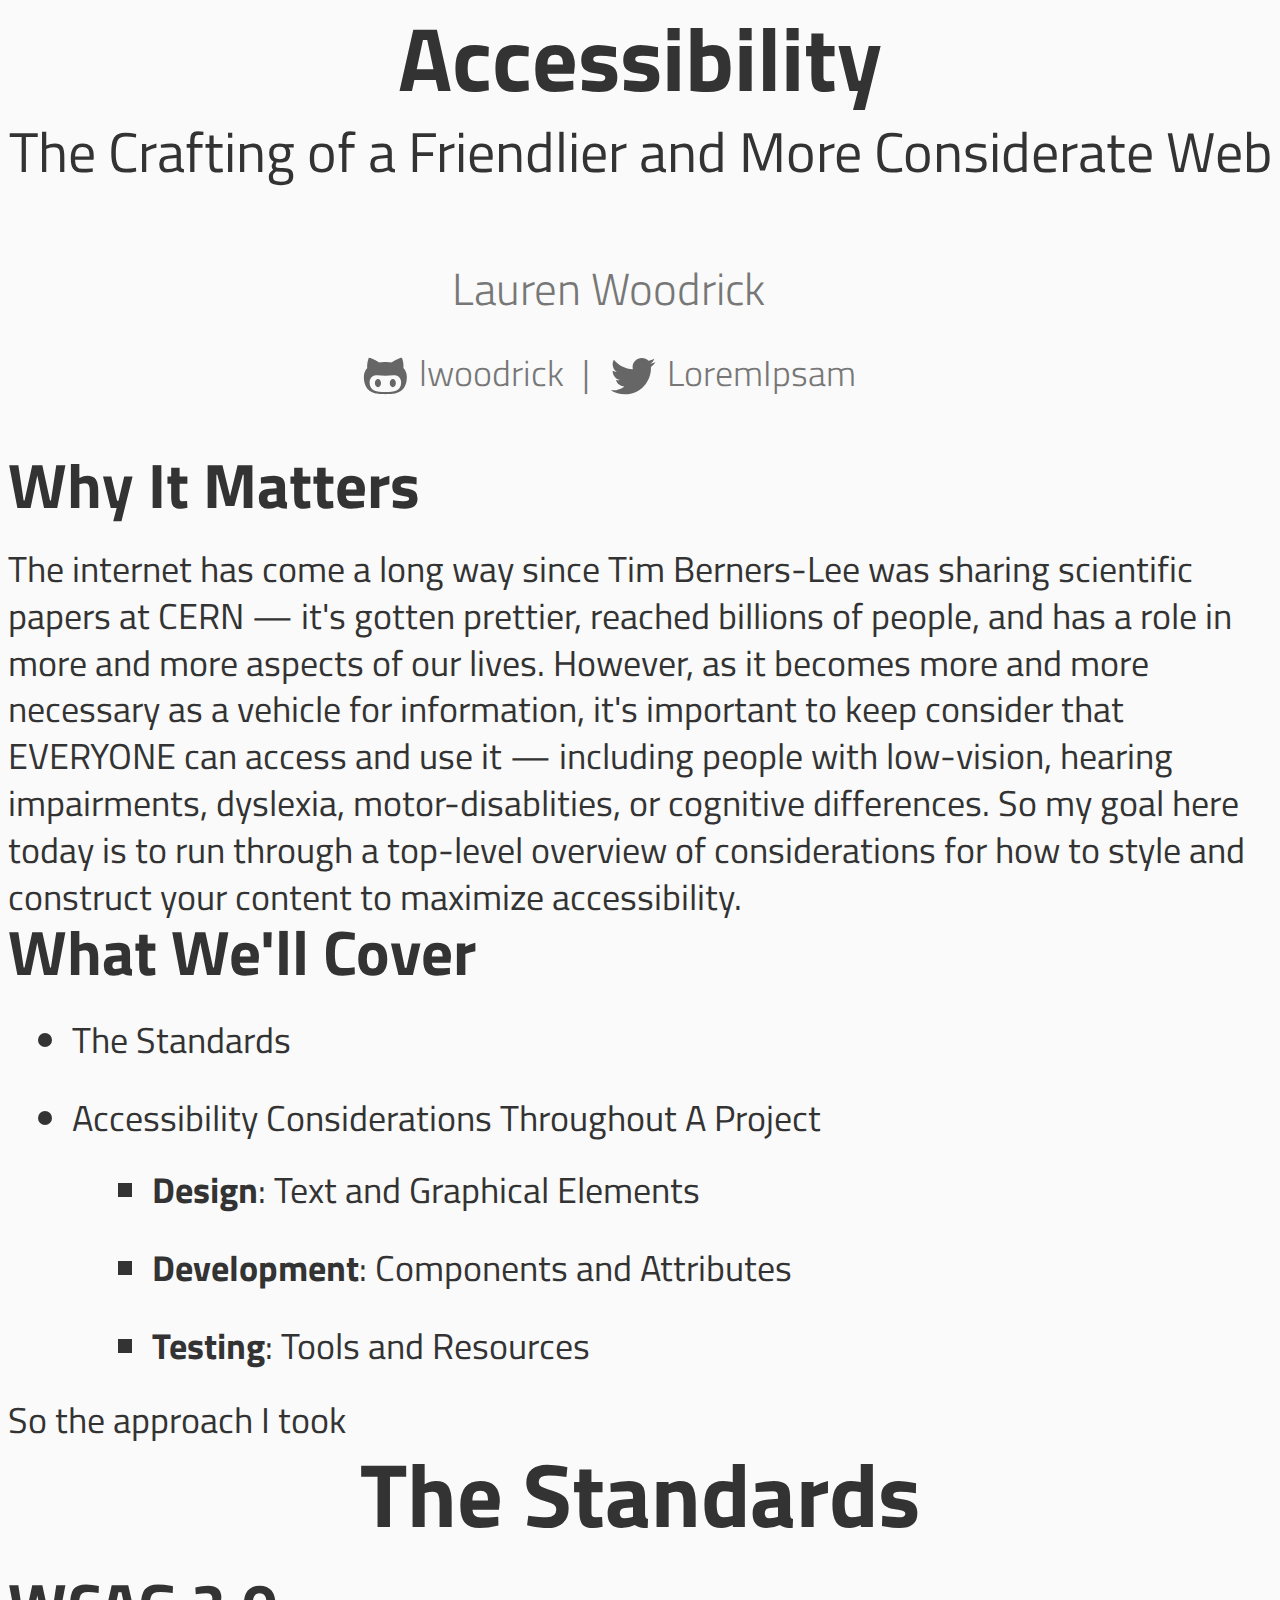
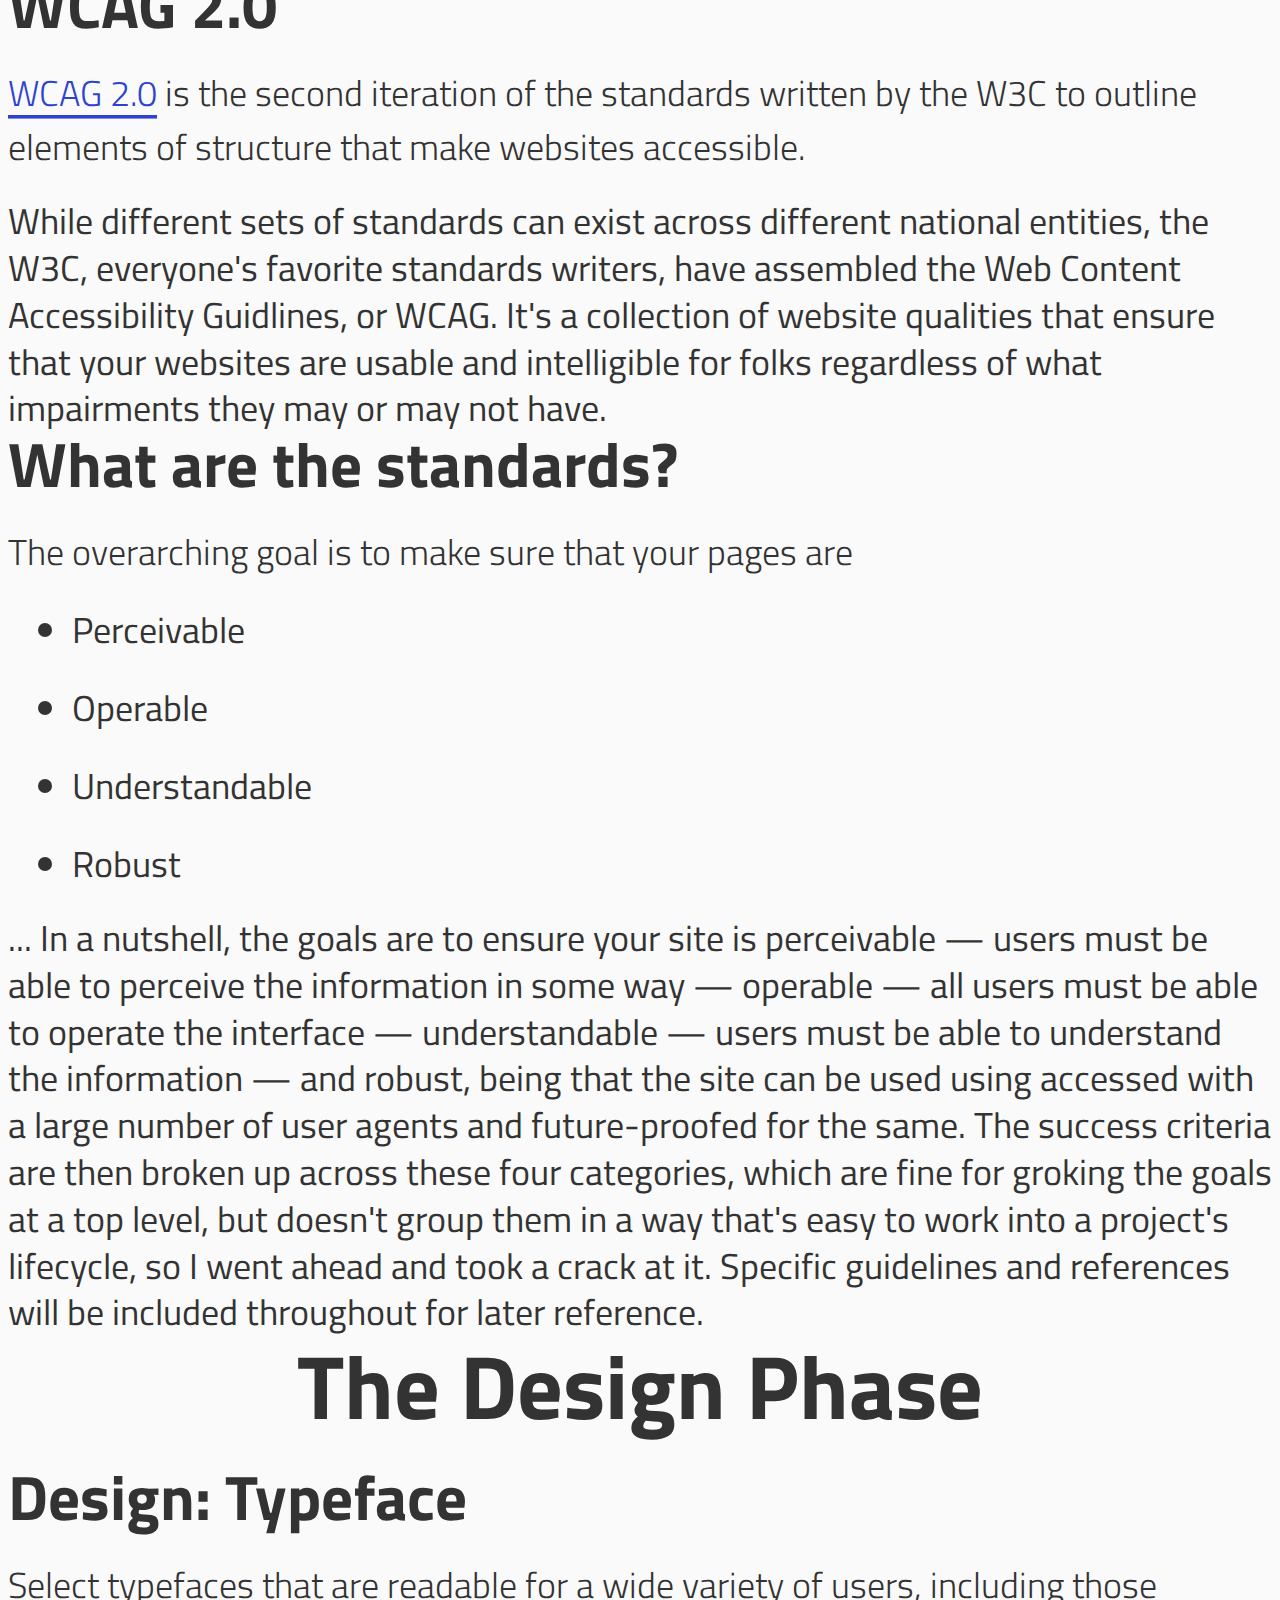
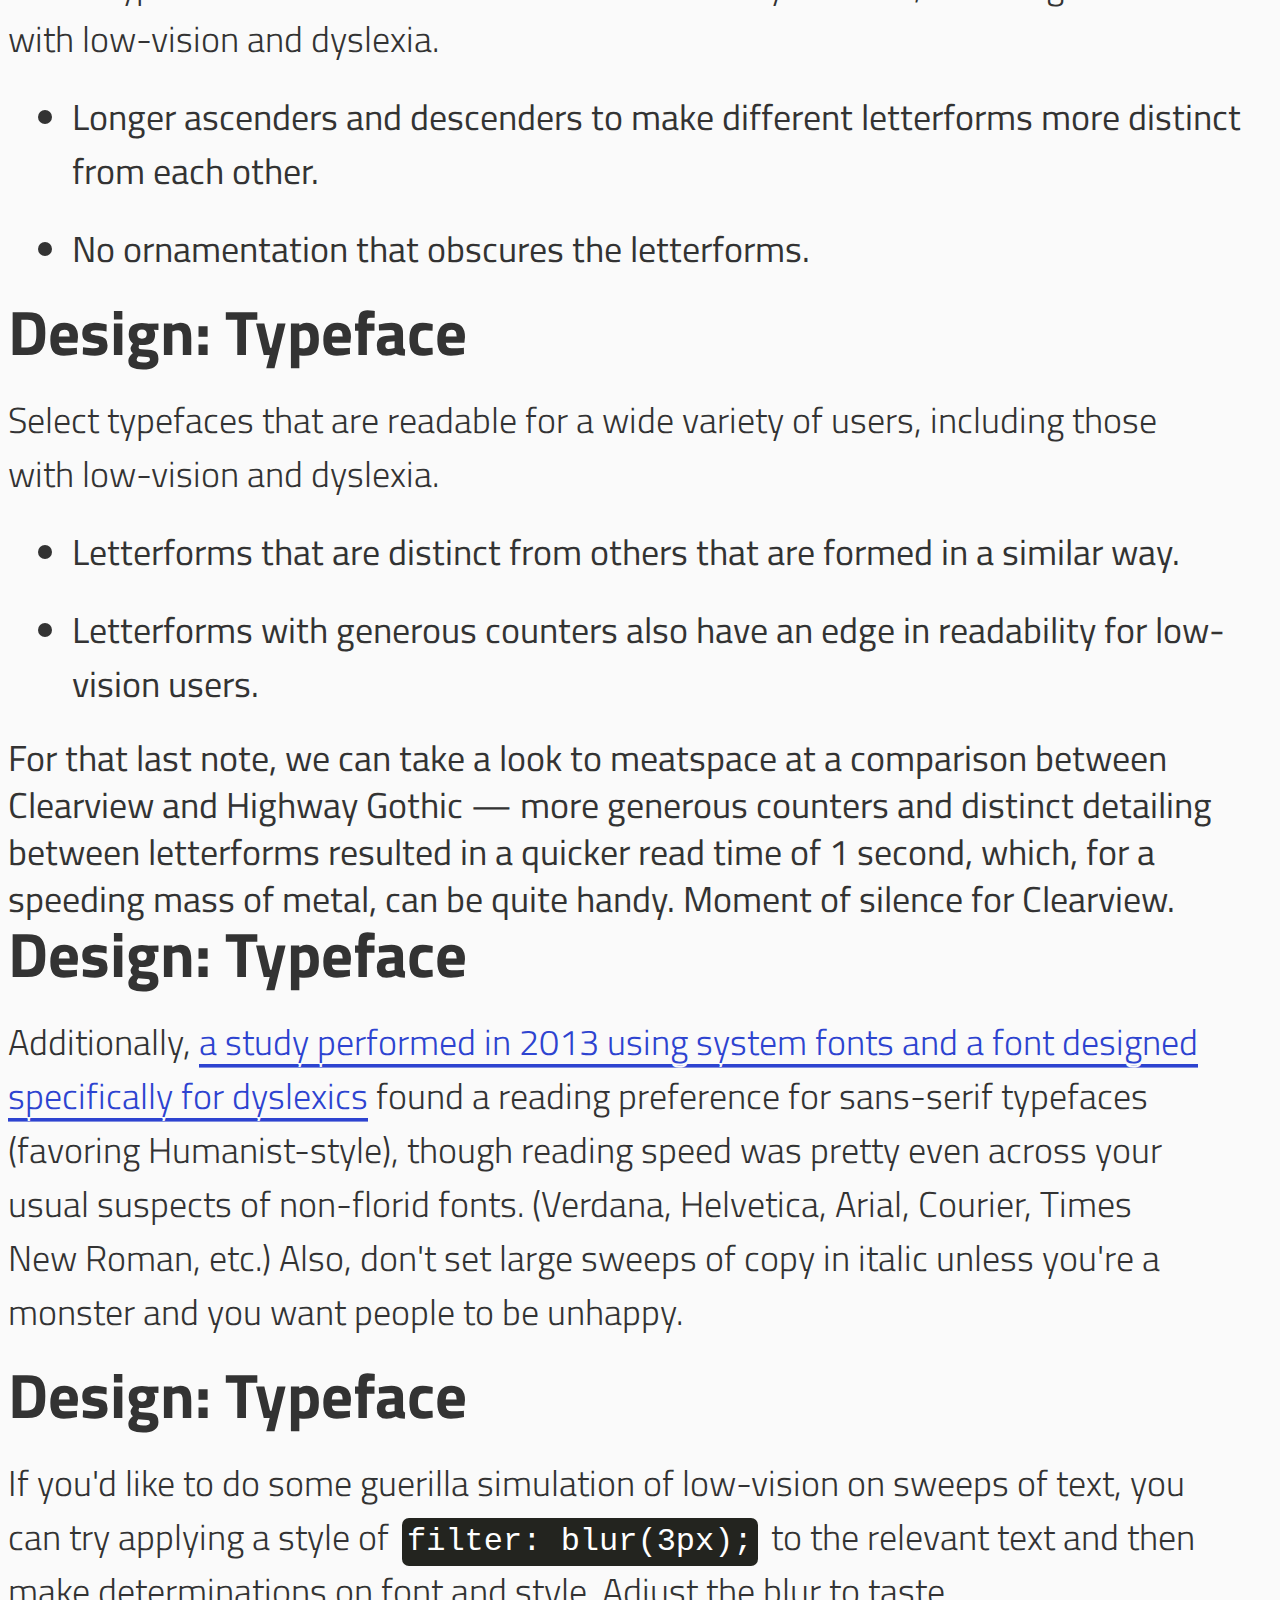
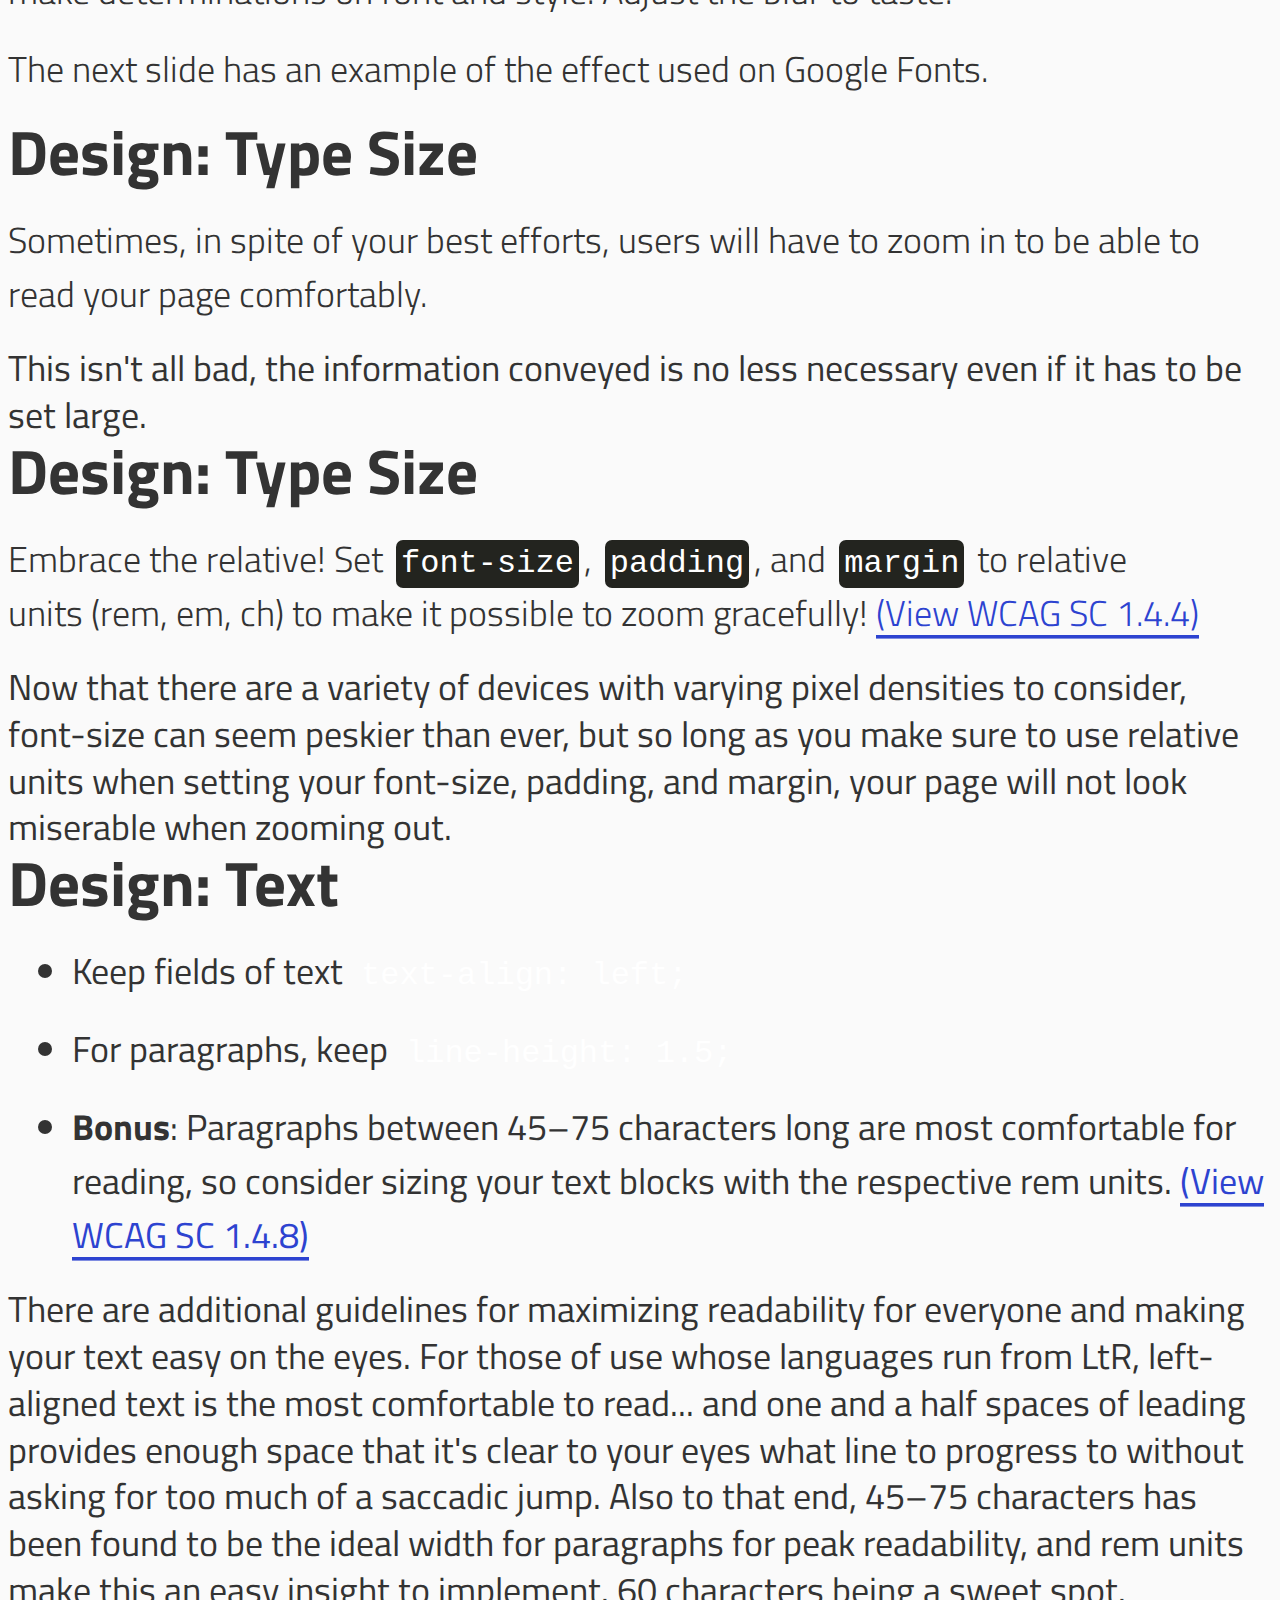
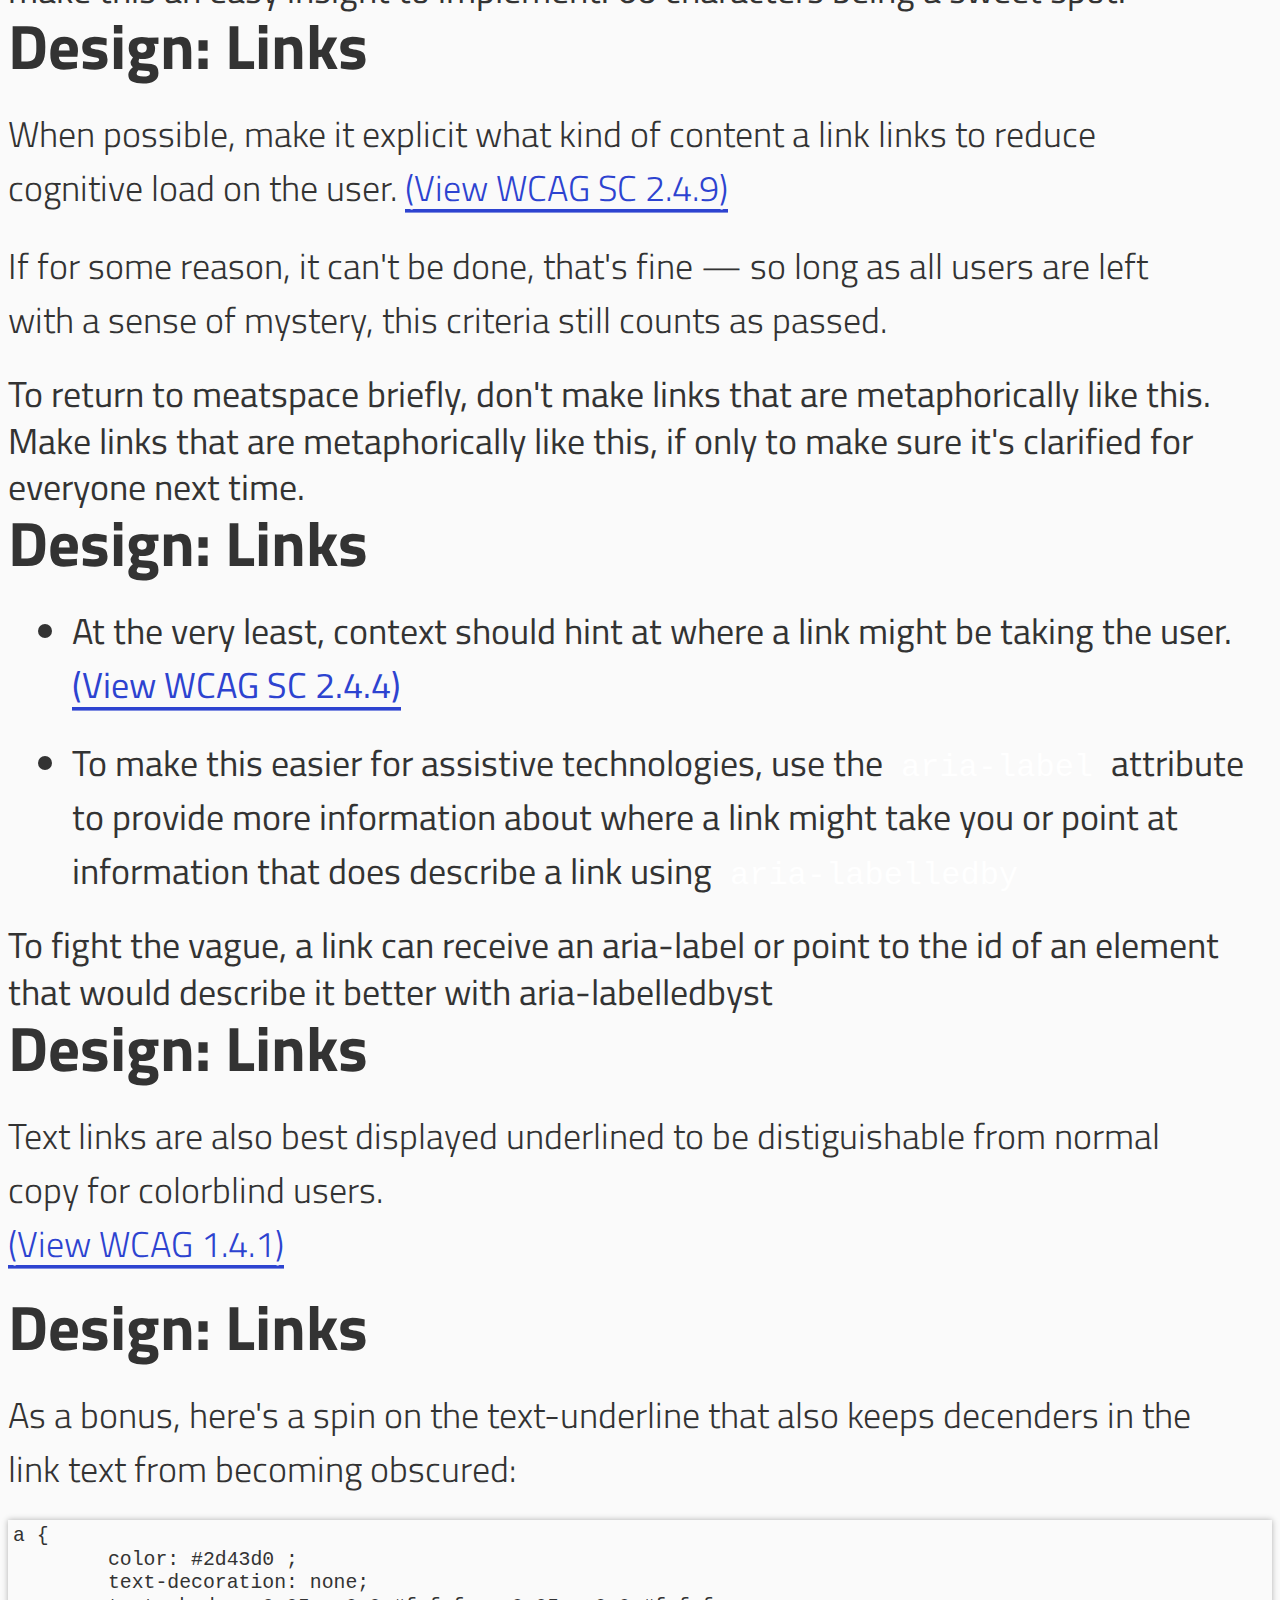
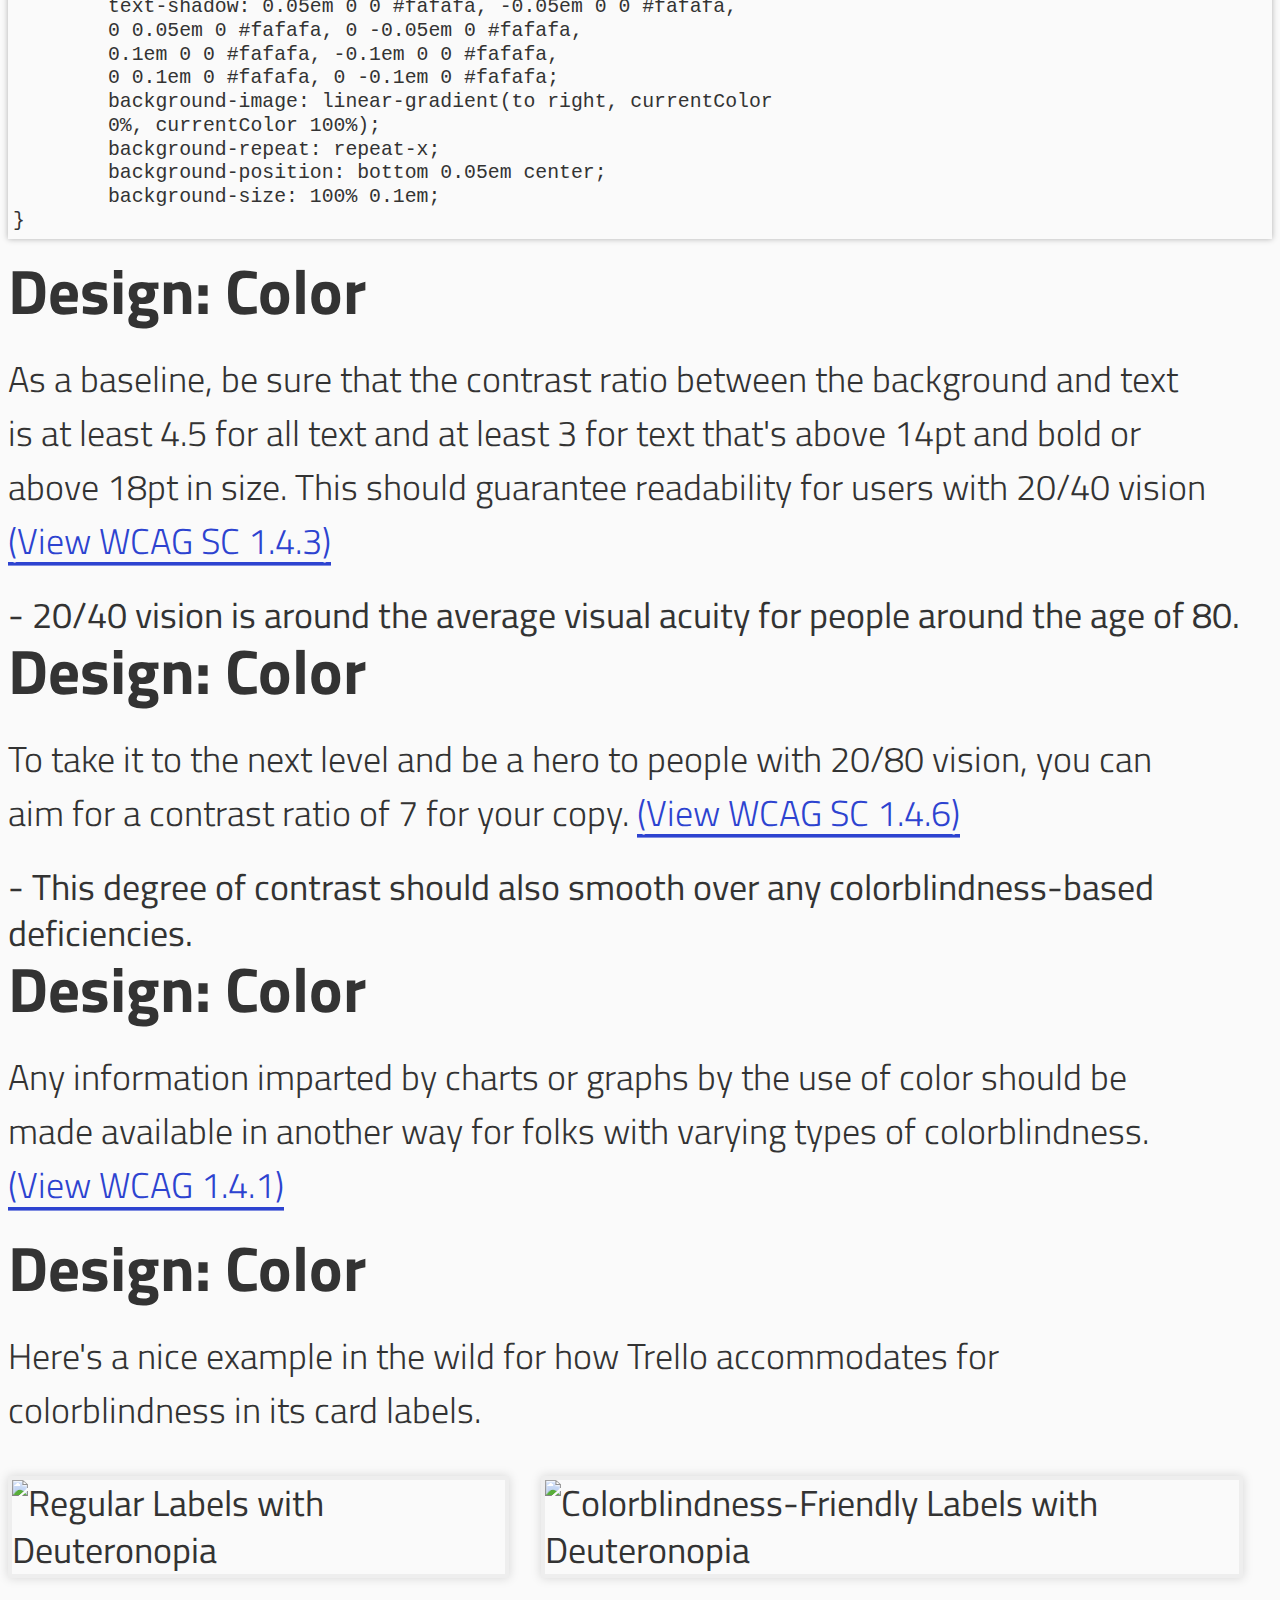
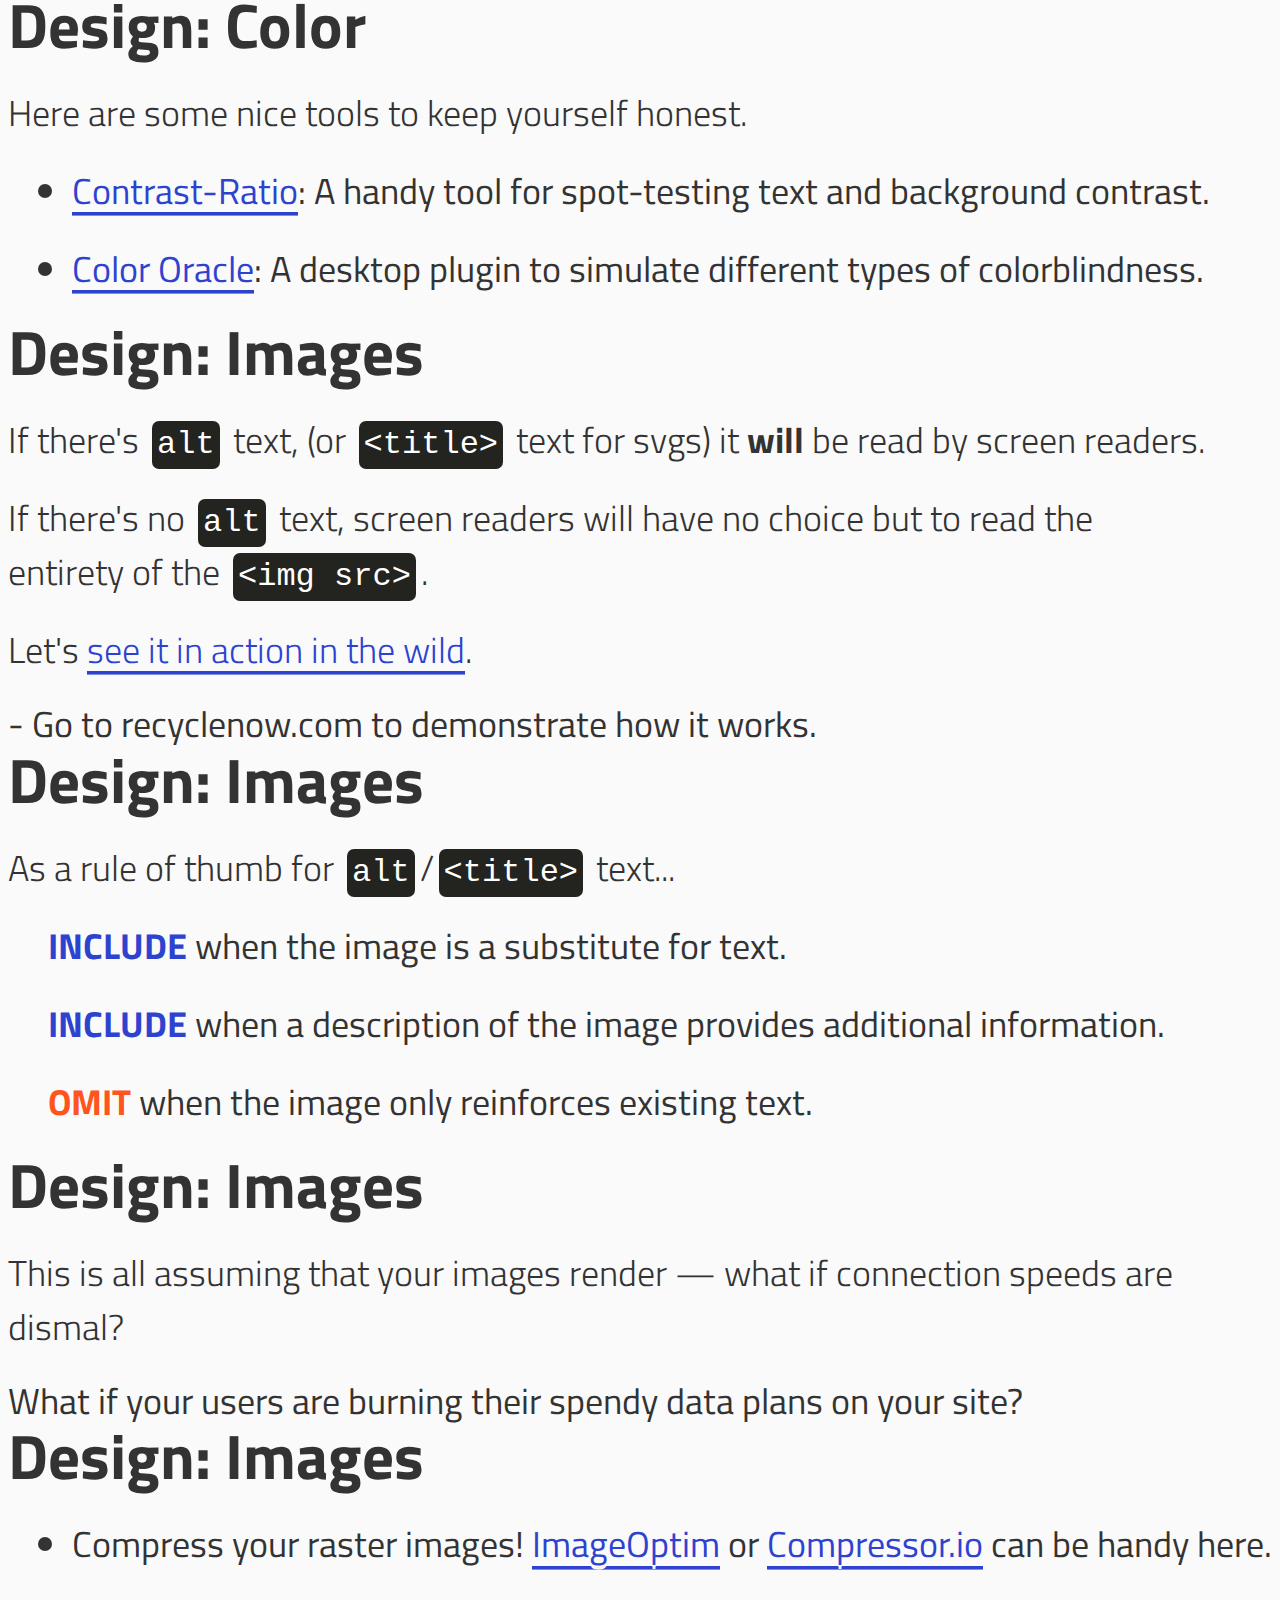
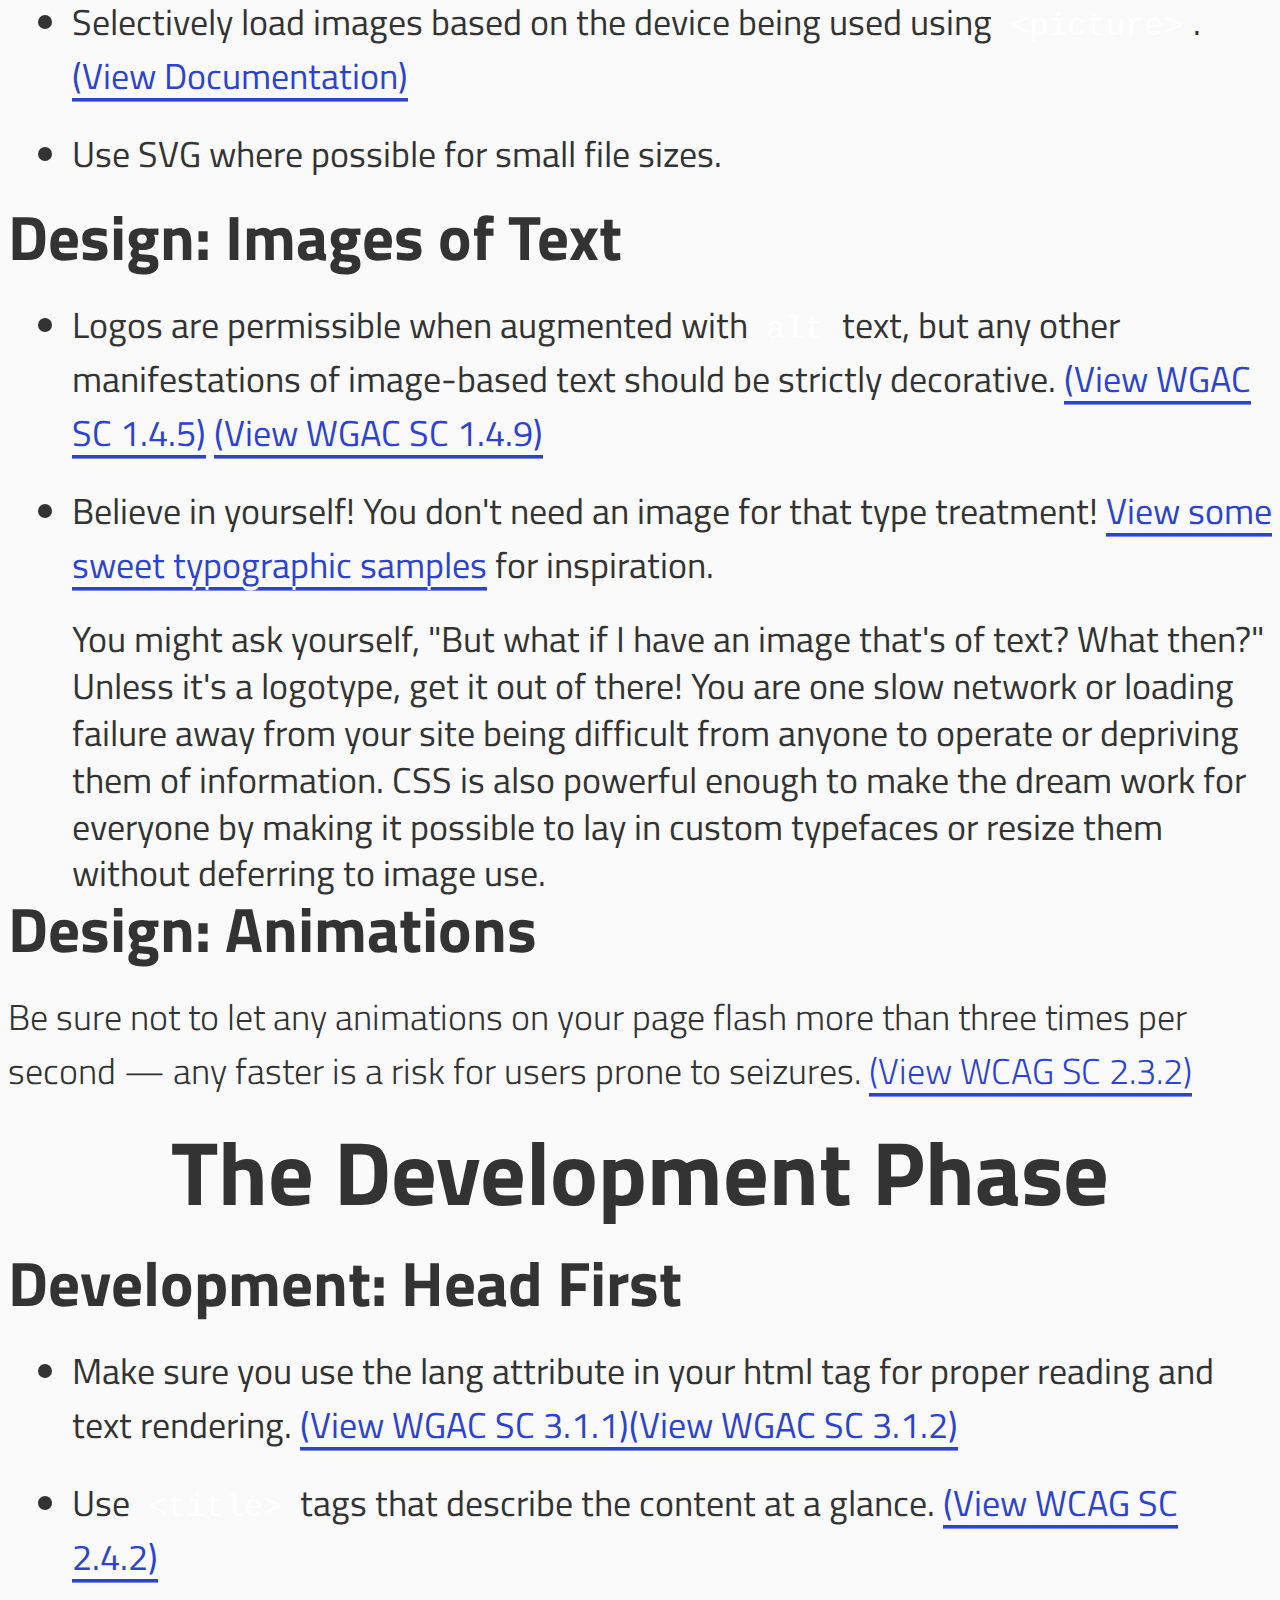
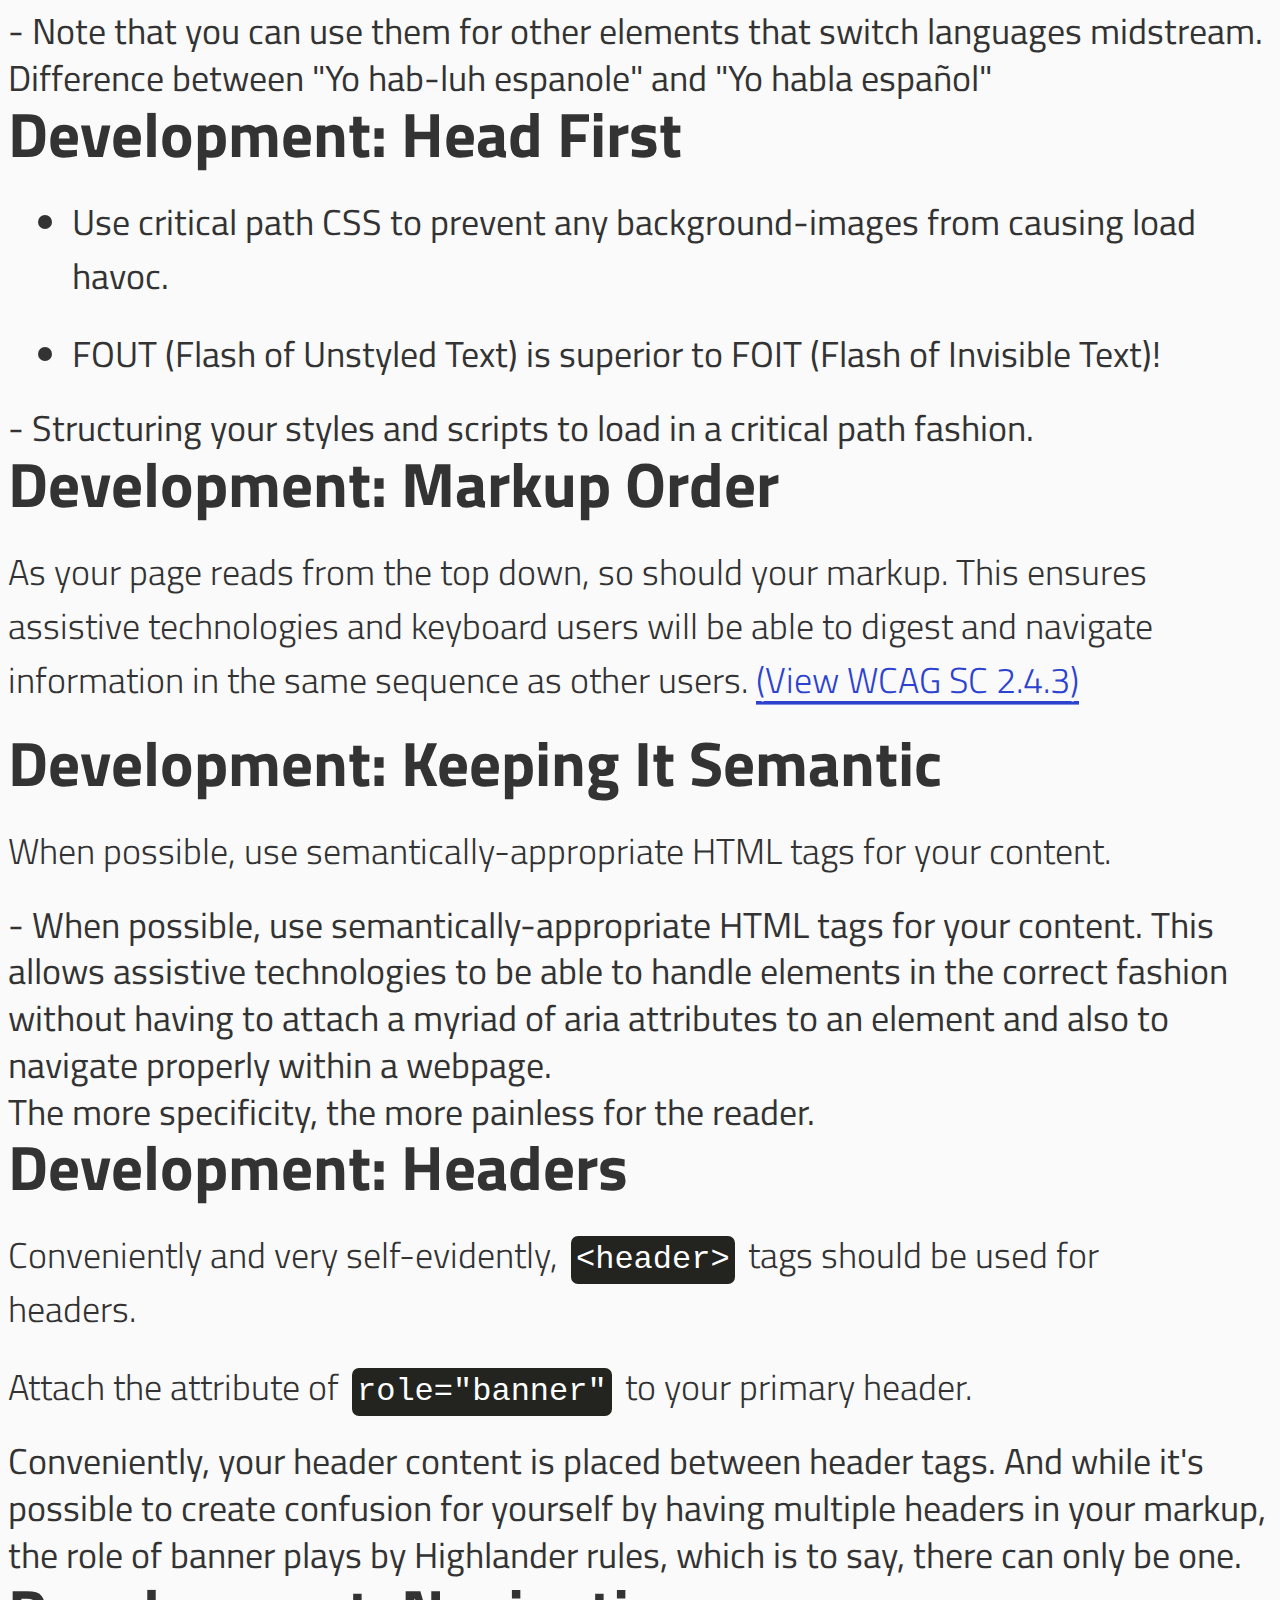
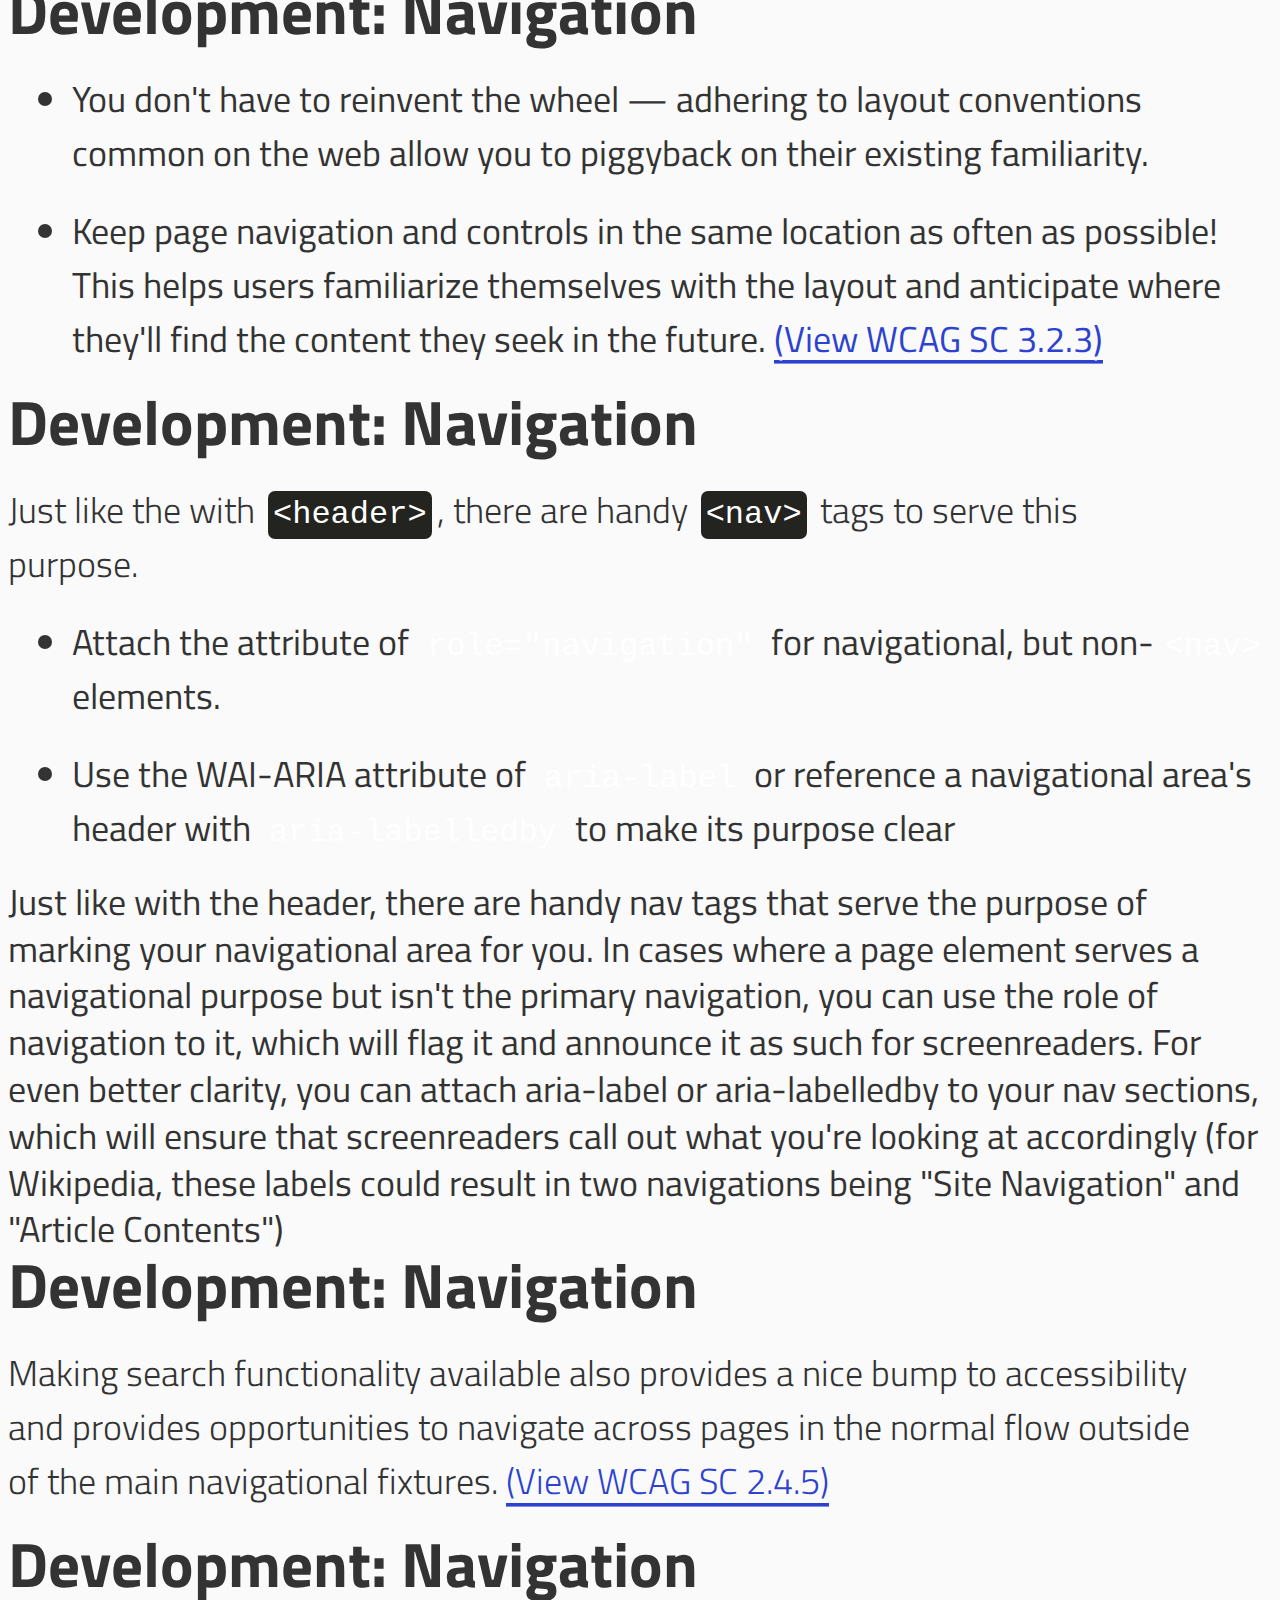
==== commit bdba94cb: "Add additional typeface info to slides." ====
--- a/index.html
+++ b/index.html
@@ -150,6 +150,17 @@
 				</aside>
 			</section>
 			<section>
+				<h2>Design: Typeface</h2>
+				<p>Additionally, <a href="http://dyslexiahelp.umich.edu/sites/default/files/good_fonts_for_dyslexia_study.pdf" target="_blank">a study performed in 2013 using system fonts and a font designed specifically for dyslexics</a> found a reading preference for sans-serif typefaces (favoring Humanist-style), though reading speed was pretty even across your usual suspects of non-florid fonts. (Verdana, Helvetica, Arial, Courier, Times New Roman, etc.) Also, don't set large sweeps of copy in italic unless you're a monster and you want people to be unhappy.</p>
+			</section>
+			<section>
+				<h2>Design: Typeface</h2>
+				<p>If you'd like to do some guerilla simulation of low-vision on sweeps of text, you can try applying a style of <code class="hljs">filter: blur(3px);</code> to the relevant text and then make determinations on font and style. Adjust the blur to taste.</p>
+				<p>The next slide has an example of the effect used on Google Fonts.</p>
+			</section>
+			<section data-background="assets/images/filter-blur.png">
+			</section>
+			<section>
 				<h2>Design: Type Size</h2>
 				<p>Sometimes, in spite of your best efforts, users will have to zoom in to be able to read your page comfortably.
 				</p>
